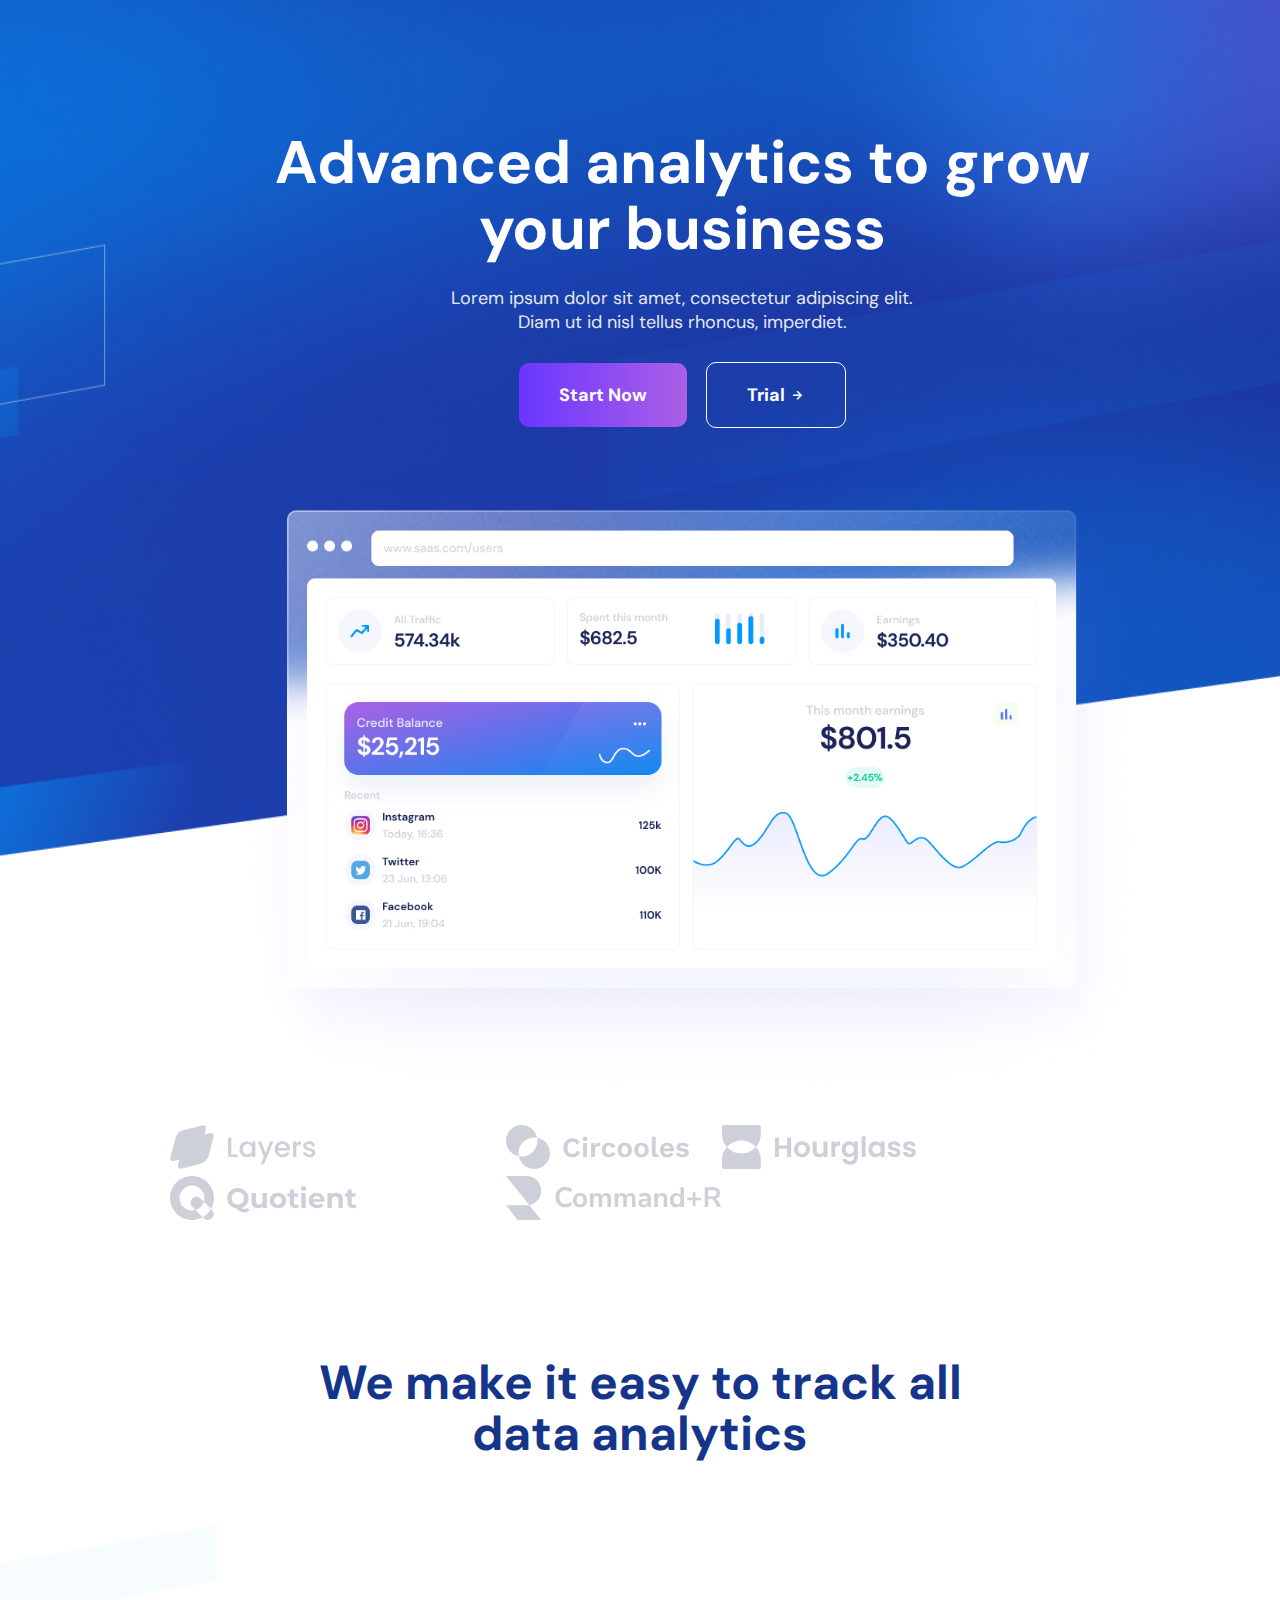
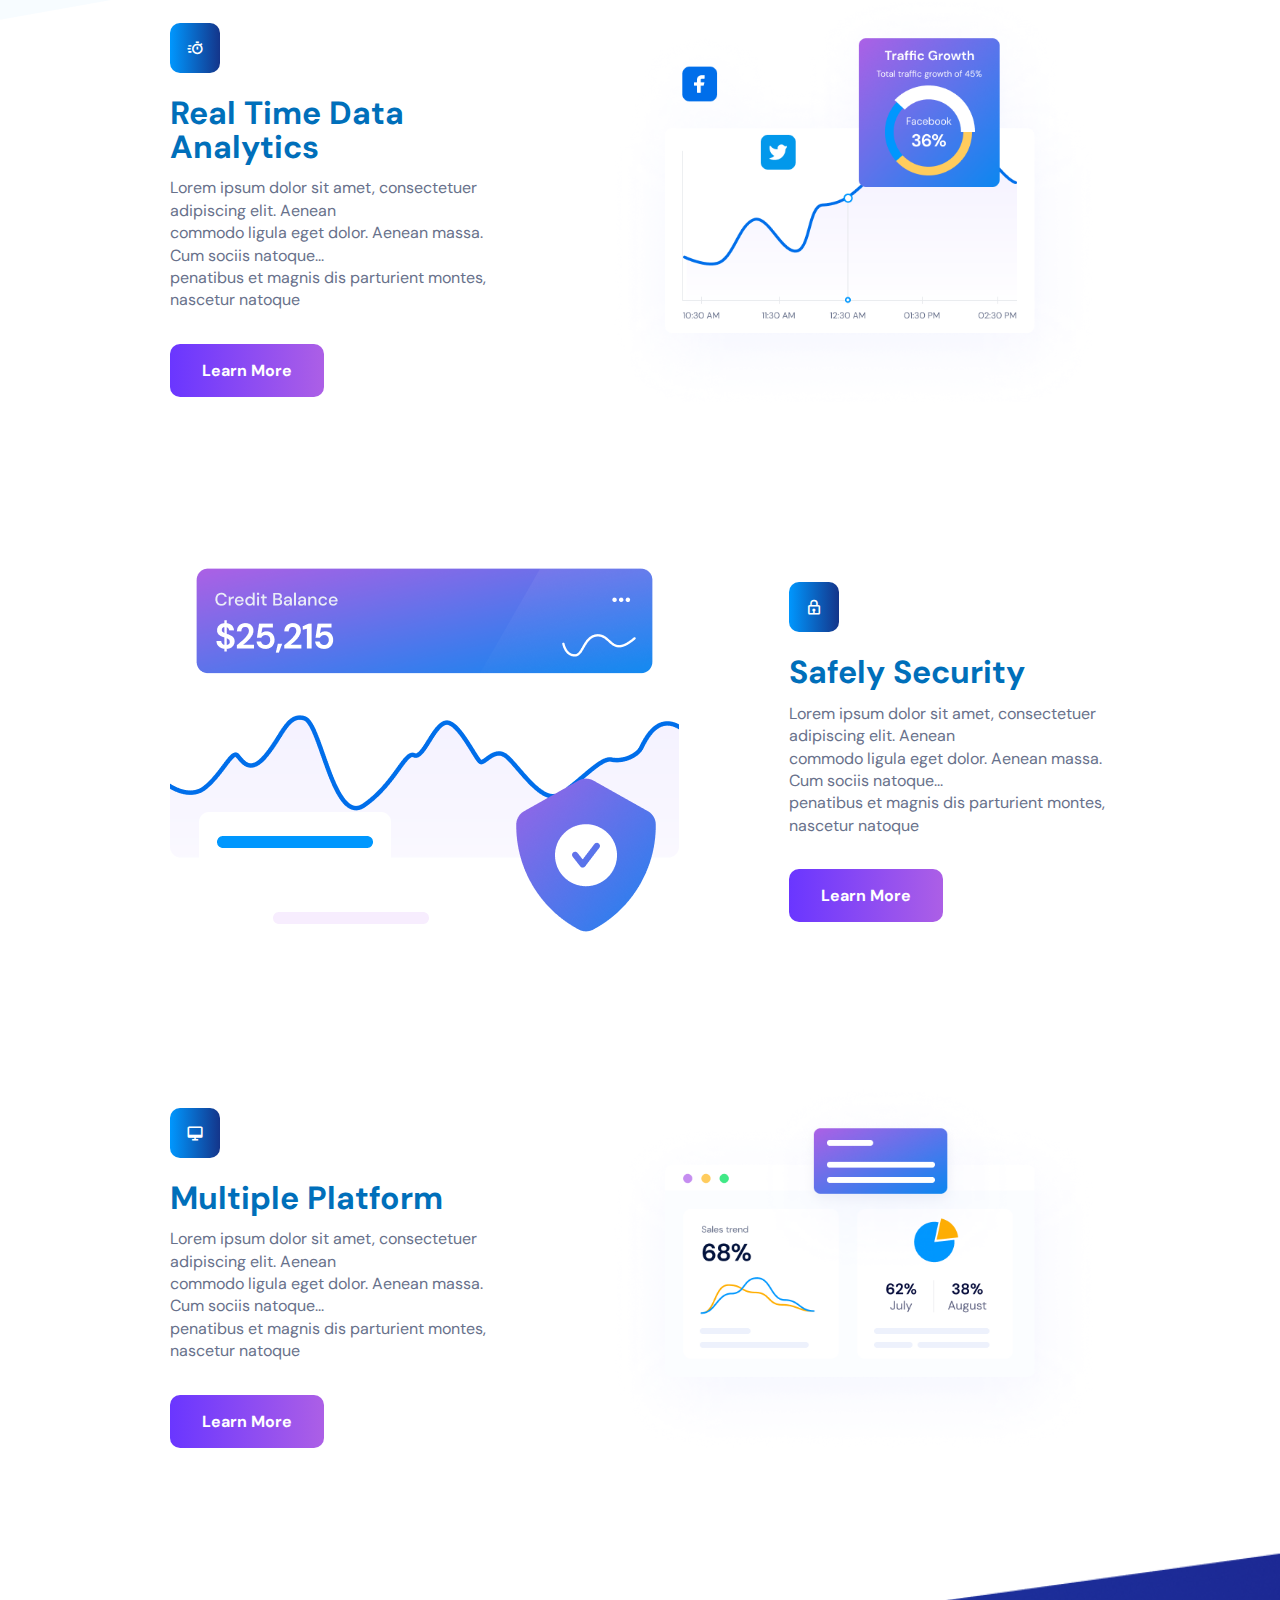
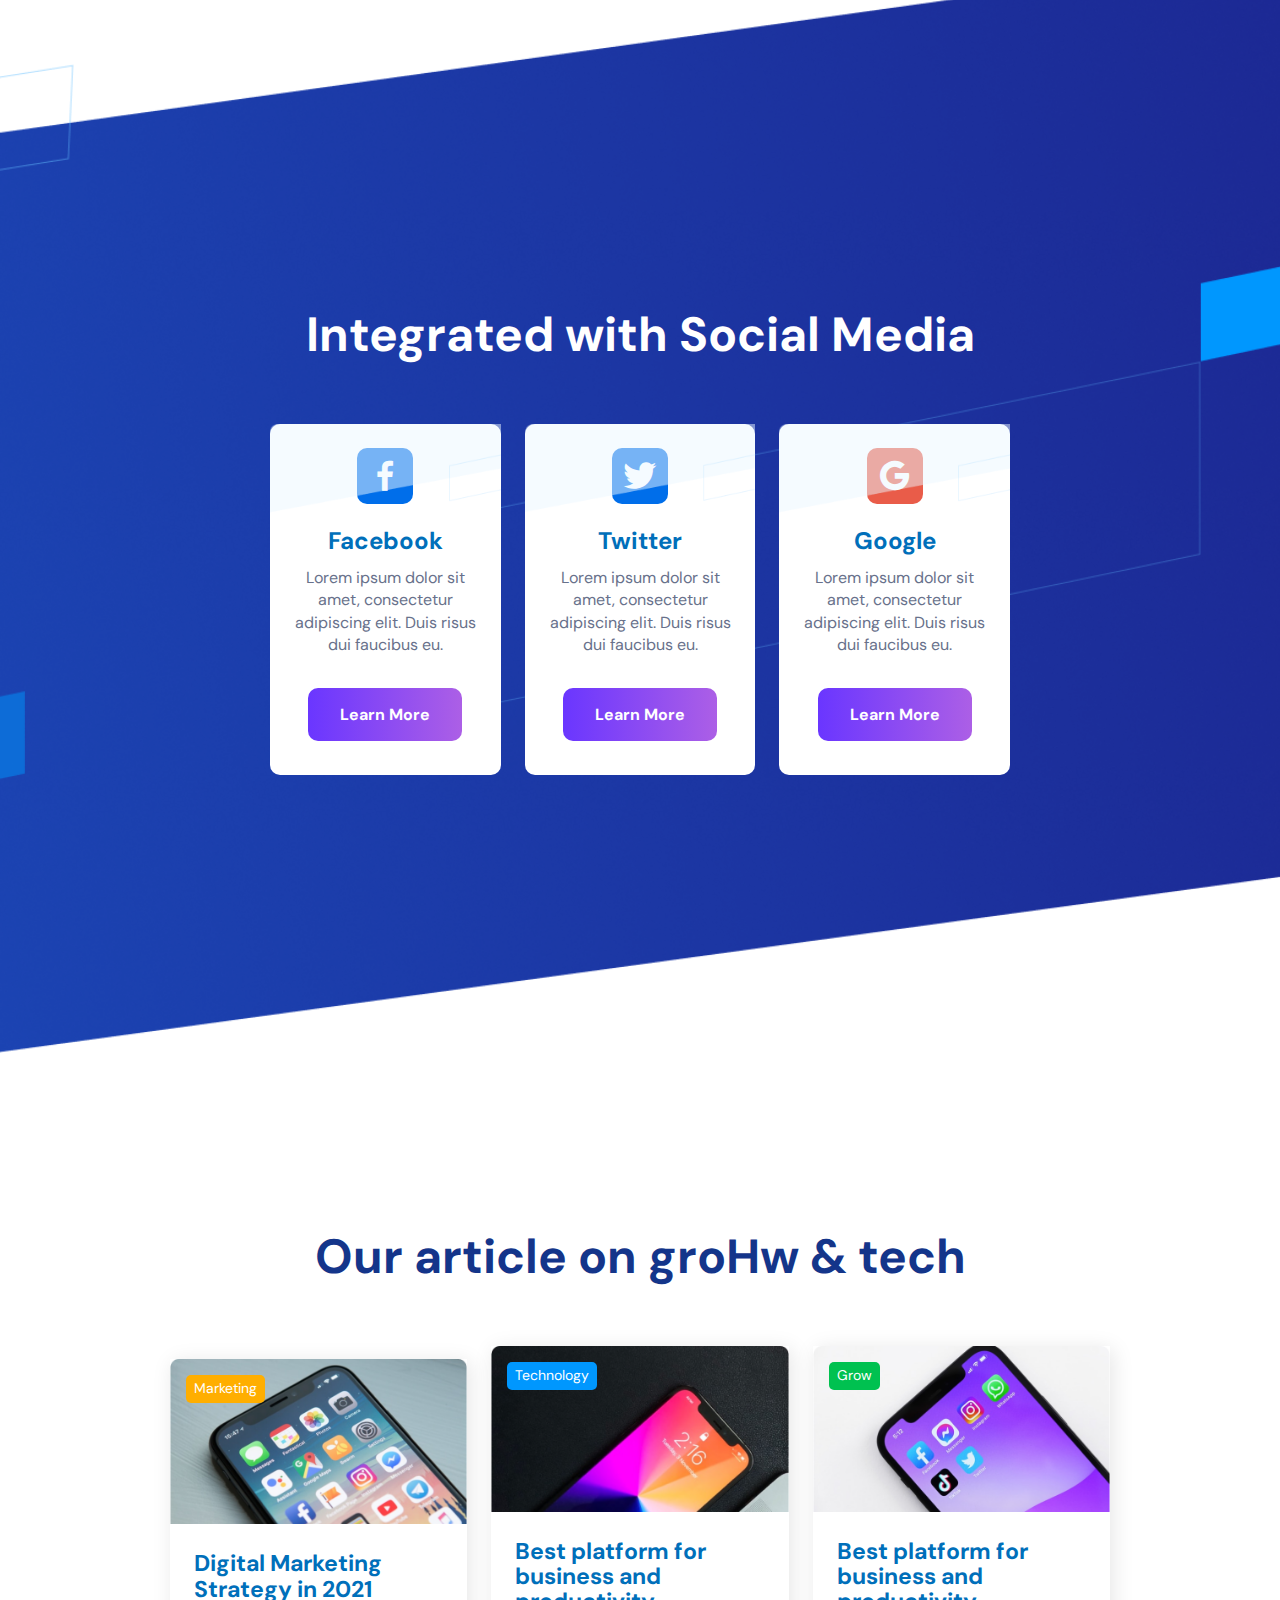
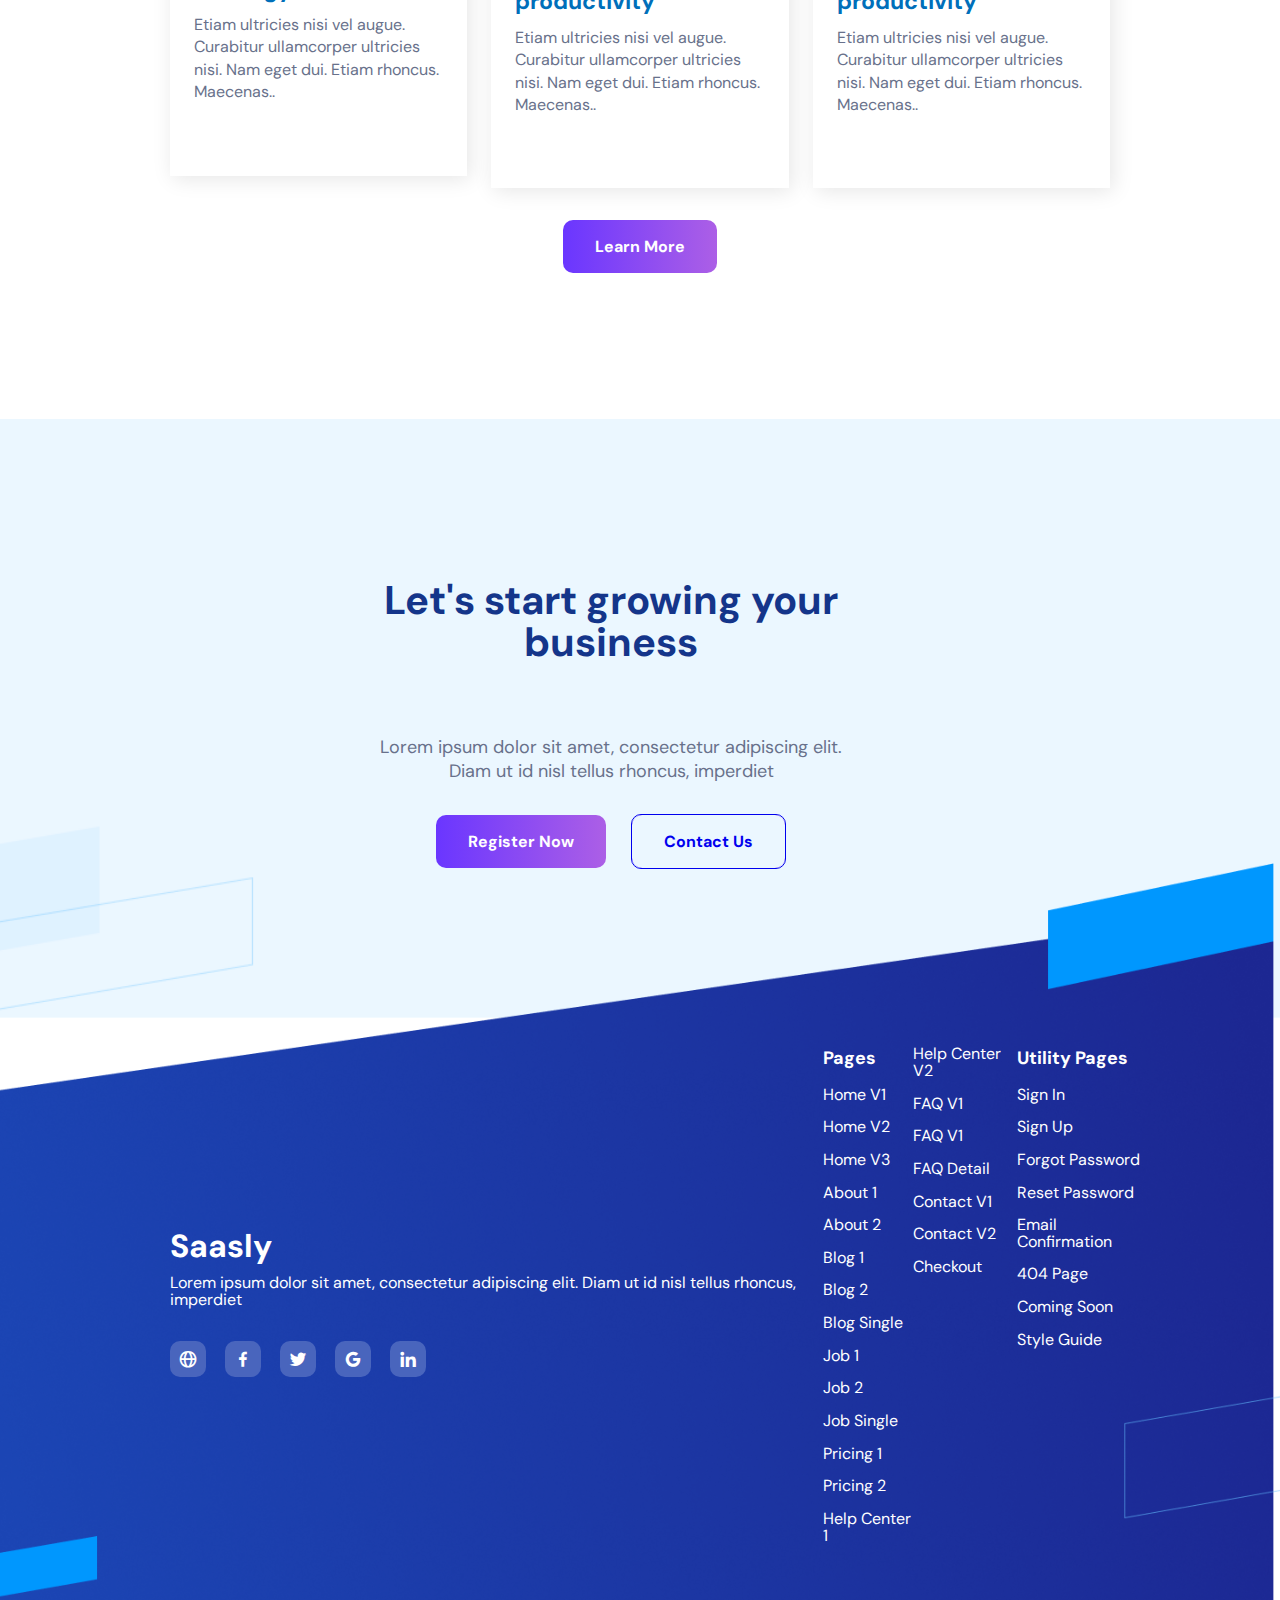
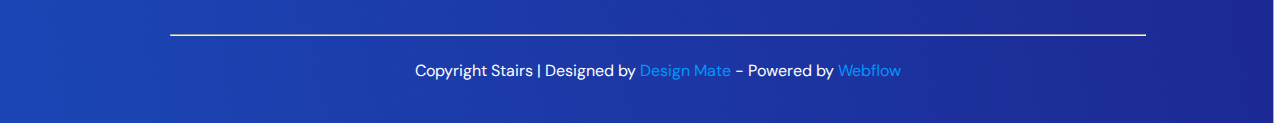
==== index.html @ 858531dc "update mobile features-2 section paragraph" ====
<!DOCTYPE html>
<html lang="en">
<head>
    <meta charset="UTF-8">
    <meta name="viewport" content="width=device-width, initial-scale=1.0">
    <title>Prodigy-Saasly</title>

    <!-- Box Icon -->
    <link href='https://unpkg.com/boxicons@2.1.4/css/boxicons.min.css' rel='stylesheet'>

    <!-- Custom CSS -->
     <link rel="stylesheet" href="./style.css">
</head>
<body>
        
            <!-- Header -->
            <nav class="desktop-nav">
             <div class="wrapper">
               <div class="header-content">
                <div class="logo">
                    <a href="#"><h2>Saasly</h2></a>
                </div>

                <!-- Hamburger Menu -->
                <div class="menu-icon-bar">
                    <i class='bx bx-menu menu-icon'></i>
                </div>

                <ul class="menu-items">
                    <li><a href="#" class="active">Home</a></li>
                    <li><a href="#about">About</a></li>
                    <li><a href="#socials">Socials</a></li>
                    <li><a href="#blog">Blog</a></li>
                    <li><a href="#jobs">Jobs</a></li>
                    <li>
                        <a href="#pages">Pages <i class='bx bx-chevron-down arrow-down'></i></a>   
                    </li>
                </ul>

                <!-- header buttons -->
                 <div class="header-buttons">
                    <a href="#" class="button_sign-in">Sign In</a>
                    <a href="#" class="button_sign-up">Sign Up</a>
                 </div>
                 
                </div> 
               </div>    
            </nav>

        
            <!-- End of Header -->
        
            
            <!-- Hero Section -->
            <section id="home" class="hero-section">
                <div class="page-background"></div>
                <div class="wrapper">
                    <div class="inner-wrapper">
                        <div class="hero-content">
                            <h1>  
                                Advanced <span class="break-mobile"><br></span>analytics to grow <span class="break-mobile"><br></span><span class="break-desktop"><br></span>your business    
                            </h1>
                    
                            <p>
                                Lorem ipsum dolor sit amet, <span class="break-mobile"><br></span>consectetur adipiscing elit.<span class="break-desktop"><br></span>
                                Diam <span class="break-mobile"><br></span>ut id nisl tellus rhoncus, imperdiet.
                            </p>

                            <!-- Buttons -->
                            <div class="hero-buttons">
                                <a href="#" class="start-now">Start Now</a></li>
                                <a href="#" class="trial">Trial <i class='bx bx-right-arrow-alt arrow-right'></i></a>
                            </div>
                            <!-- Hero Image -->
                            <div class="hero-image">
                                <img src="./images/Web Dashboard.png" alt="Web Dashboard">
                            </div>
                        </div>                   
                    </div>
                    
                    <!-- Brands -->
                    <div class="brands">
                        <div class="brands-line-1">
                          <img src="./images/Brands/Layers.svg" alt="Layers">
                          <img src="./images/Brands/Quotient.svg" alt="Quotient">  
                        </div>
                        
                        <div  class="brands-line-2">
                            <img src="./images/Brands/Circooles.svg" alt="Circooles">
                            <img src="./images/Brands/Hourglass.svg" alt="Hourglass">
                            <img src="./images/Brands/Command.svg" alt="Command" class="hide">
                        </div>
                        
                    </div>
                </div>
            </section>

            <!-- End of Hero Section -->

            <!-- Features Section 1-->
             <section id="about" class="features-section-1">
                <div class="wrapper">
                    <h2>We optimize marketing <span class="break-mobile"><br></span>for<span class="break-desktop-f1"><br></span> business continuity</h2>
                        
                    
                    <!-- features 1 -->
                    <div class="features-content">
                        <div class="features-description">
                            <!-- Layer Icon -->
                            <i class='bx bx-layer'></i>
    
                            <h3>Accurate Data Science</h3>
                            <p>
                                Cum sociis natoque penatibus <span class="break-mobile"><br></span>et magnis dis parturient 
                            </p>
    
                            <div class="features-btn">
                                <a href="#" class="btn_Learn-More">Learn More</a>
                            </div>    
                        </div>
                        
                        <img src="./images/features-img1.png" alt="Data Analytics Image">    
                    </div>                
    
                    <!-- features 2 -->
                    <div class="features-content">
                        <img src="./images/features-img2.png" alt="Security Image">    
    
                        <div class="features-description">
                            <!-- Pie-chart Icon -->
                            <i class='bx bx-pie-chart-alt'></i>
    
                            <h3>Report Automation</h3>
                            <p>
                                Montes, nascetur ridiculus mus. <span class="break-mobile"><br></span>Donec quam felis, 
                            </p>
    
                            <div class="features-btn">
                                <a href="#" class="btn_Learn-More">Learn More</a>
                            </div>    
                        </div>
                    </div>
    
                    <!-- features 3 -->
                    <div class="features-content">
                        <div class="features-description">
                            <!-- Keypad Icon -->
                            
                            <i class='bx bx-dialpad' style='color:#ffffff' ></i>
    
                            <h3>Fully Integrations</h3>
                            <p>
                                Cum sociis natoque penatibus <span class="break-mobile"><br></span>et magnis dis parturient 
                            </p>
    
                            <div class="features-btn">
                                <a href="#" class="btn_Learn-More">Learn More</a>
                            </div>    
                        </div>
                        
                        <img src="./images/features-img3.png" alt="Data Analytics Image">    
                    </div>

                    <!-- features 4 -->
                    <div class="features-content">
                        <img src="./images/features-img3.png" alt="Data Analytics Image"> 

                        <div class="features-description">
                            <!-- Trending up Icon -->
                            <i class='bx bx-trending-up' style='color:#ffffff' ></i>
    
                            <h3>Advanced Analytics</h3>
                            <p>
                                Montes, nascetur ridiculus mus. <span class="break-mobile"><br></span>Donec quam felis, 
                            </p>
    
                            <div class="features-btn">
                                <a href="#" class="btn_Learn-More">Learn More</a>
                            </div>    
                        </div>
                        
                   
                    </div>

    
                    <div class="features-shape">
                        <!-- <img src="./images/top-right-shape.png" alt="top-right-shape" class="top-right"> -->
                        <img src="./images/bottom-left-shape.png" alt="bottom-left-shape" class="bottom-left">
                    </div>
                </div>
             </section>
             <!-- End of features 1 section -->    

             <!-- Features Section 2-->
             <section id="about" class="features-section-2">
                <div class="wrapper">
                    <h2>We make it easy to<span class="break-mobile"><br></span> 
                        track all
                        <span class="break-desktop"><br></span>data analytics
                    </h2>
                    <!-- features 1 -->
                    <div class="features-content">
                        <div class="features-description">
                            <!-- Timer Icon -->
                            <i class='bx bx-timer '></i>
    
                            <h3>Real Time Data Analytics</h3>
                            <p class="hide-desktop-p">
                                Lorem ipsum dolor sit amet, consectetuer adipiscing elit. Aenean<span class="break-desktop"><br></span>
                                commodo ligula eget dolor. Aenean massa. Cum sociis natoque...<span class="break-desktop"><br></span>
                                penatibus et magnis dis parturient montes, nascetur
                                natoque<span class="break-desktop"><br></span>    
                            </p>

                            <p class="hide-mobile-p">
                                Lorem ipsum dolor sit amet, consectetuer<span class="break-mobile"><br></span> adipiscing elit. Aenean commodo ligula eget<span class="break-mobile"><br></span> dolor. Aenean massa. Cum sociis natoque...
                            </p>
    
                            <div class="features-btn">
                                <a href="#" class="btn_Learn-More">Learn More</a>
                            </div>    
                        </div>
                        
                        <img src="./images/features-img1.png" alt="Data Analytics Image" class="order-img">    
                    </div>                
    
                    <!-- features 2 -->
                    <div class="features-content">
                        <img src="./images/features-img2.png" alt="Security Image" class="order-img">    
    
                        <div class="features-description">
                            <!-- Timer Icon -->
                            <i class='bx bx-lock'></i>
    
                            <h3>Safely Security</h3>
                            <p class="hide-desktop-p">
                                Lorem ipsum dolor sit amet, consectetuer adipiscing elit. Aenean<span class="break-desktop"><br></span>
                                commodo ligula eget dolor. Aenean massa. Cum sociis natoque...<span class="break-desktop"><br></span>
                                penatibus et magnis dis parturient montes, nascetur
                                natoque<span class="break-desktop"><br></span>    
                            </p>

                            <p class="hide-mobile-p">
                                Lorem ipsum dolor sit amet, consectetuer<span class="break-mobile"><br></span> adipiscing elit. Aenean commodo ligula eget<span class="break-mobile"><br></span> dolor. Aenean massa. Cum sociis natoque...
                            </p>
    
                            <div class="features-btn">
                                <a href="#" class="btn_Learn-More">Learn More</a>
                            </div>    
                        </div>
                    </div>
    
                    <!-- features 3 -->
                    <div class="features-content">
                        <div class="features-description">
                            <!-- Timer Icon -->
                            
                            <i class='bx bx-desktop'></i>
    
                            <h3>Multiple Platform</h3>
                            <p class="hide-desktop-p">
                                Lorem ipsum dolor sit amet, consectetuer adipiscing elit. Aenean<span class="break-desktop"><br></span>
                                commodo ligula eget dolor. Aenean massa. Cum sociis natoque...<span class="break-desktop"><br></span>
                                penatibus et magnis dis parturient montes, nascetur
                                natoque<span class="break-desktop"><br></span>    
                            </p>

                            <p class="hide-mobile-p">
                                Lorem ipsum dolor sit amet, consectetuer<span class="break-mobile"><br></span> adipiscing elit. Aenean commodo ligula eget<span class="break-mobile"><br></span> dolor. Aenean massa. Cum sociis natoque...
                            </p>    
                            <div class="features-btn">
                                <a href="#" class="btn_Learn-More">Learn More</a>
                            </div>    
                        </div>
                        
                        <img src="./images/features-img3.png" alt="Data Analytics Image" class="order-img">    
                    </div>
    
                    <div class="features-shape">
                        <!-- <img src="./images/top-right-shape.png" alt="top-right-shape" class="top-right"> -->
                        <img src="./images/bottom-left-shape.png" alt="bottom-left-shape" class="bottom-left">
                    </div>
                </div>
             </section>
             <!-- End of features 2 section -->
       

        <!-- Social media section -->
        <div id="socials" class="social-media-section-container">
            <section class="social-media-section">
                <h2 style="color: #FFFFFF">Integrated with Social Media</h2>

                <div class="social-medias">
                   <!-- Social media 1 -->
                    <div class="social-media">
                        <i class='bx bxl-facebook facebook'></i>  <!-- Facebook icon -->
                        <h3>Facebook</h3>
                        <p>
                            <span>Lorem ipsum dolor sit amet,</span>
                            <span>consectetur adipiscing elit. Duis</span>
                            <span>risus dui faucibus eu.</span>
                        </p>
                        
                        <div class="social-button">
                            <a href="#" class="btn_Learn-More">Learn More</a>
                        </div>
                    </div>

                    <!-- Social media 2 -->
                    <div class="social-media">
                        <i class='bx bxl-twitter twitter'></i>  <!-- Twitter icon -->
                        <h3>Twitter</h3>
                        <p>
                            <span>Lorem ipsum dolor sit amet,</span>
                            <span>consectetur adipiscing elit. Duis</span>
                            <span>risus dui faucibus eu.</span>
                        </p>
                        
                        <div class="social-button">
                            <a href="#" class="btn_Learn-More">Learn More</a>
                        </div>
                    </div>

                    <!-- Social media 3 -->
                    <div class="social-media">
                        <i class='bx bxl-google google' style="background: #E95C49;"></i>  <!-- Google icon -->
                        <h3>Google</h3>
                        <p>
                            <span>Lorem ipsum dolor sit amet,</span>
                            <span>consectetur adipiscing elit. Duis</span>
                            <span>risus dui faucibus eu.</span>
                        </p>
                        
                        <div class="social-button">
                            <a href="#" class="btn_Learn-More">Learn More</a>
                        </div>
                    </div>
                </div>
              </section>
          </div>
          <!-- End of featurs section -->

          <!-- Articles Section -->
           <section id="blog" class="articles-section">
            <h2>Our article on groHw & tech</h2>

                <div class="articles-content">
                    <div class="articles">
                        <!-- Article-1 -->
                        <div class="article">
                            <div class="article-img">
                                <img src="./images/article-img1.png" alt="article image 1">
                            </div>
                            <div class="article-description">
                                <h3>
                                    <span> Digital Marketing Strategy</span>
                                    <span>in 2021</span>
                                </h3>
                                <p>
                                    <span>Etiam ultricies nisi vel augue. Curabitur</span>
                                    <span>ullamcorper ultricies nisi. Nam eget dui.</span>
                                    <span>Etiam rhoncus. Maecenas..</span>
                                </p>
                            </div>

                            <div class="article-label">
                                <p style="background: #FFAE00;">Marketing</p>
                            </div>
                        </div>
                                               
                        <!-- Article-2 -->
                        <div class="article">
                            <div class="article-img">
                                <img src="./images/article-img2.png" alt="article image 2">
                            </div>
                            <div class="article-description">
                                <h3>
                                    <span>Best platform for business</span>
                                    <span>and productivity</span>
                                </h3>
                                <p>
                                    <span>Etiam ultricies nisi vel augue. Curabitur</span>
                                    <span>ullamcorper ultricies nisi. Nam eget dui.</span>
                                    <span>Etiam rhoncus. Maecenas..</span>
                                </p>
                            </div>

                            <div class="article-label">
                                <p style="background: #0097FE;">Technology</p>
                            </div>
                        </div>

                        <!-- Article-3 -->
                        <div class="article">
                            <div class="article-img">
                                <img src="./images/article-img3.png" alt="article image 2">
                            </div>
                            <div class="article-description">
                                <h3>
                                    <span>Best platform for business</span>
                                    <span>and productivity</span>
                                </h3>
                                <p>
                                    <span>Etiam ultricies nisi vel augue. Curabitur</span>
                                    <span>ullamcorper ultricies nisi. Nam eget dui.</span>
                                    <span>Etiam rhoncus. Maecenas..</span>
                                </p>
                            </div>

                            <div class="article-label">
                                <p style="background: #00C150;">Grow</p>
                            </div>
                        </div>
                    </div>
                    <div class="articles_learn-more">
                        <a href="#" class="btn_Learn-More">Learn More</a>
                    </div>
                    
                </div>
           </section>
           <!-- End of Articles Section -->

           <!-- CTA Section -->
            <section id="jobs" class="cta-section">
                <div class="cta-section-content">
                    <h2 style="padding: 80px 0 24px 0; font-size: 40px;">Let's start growing your business</h2>
                    <p><span>Lorem ipsum dolor sit amet, consectetur adipiscing elit.</span>
                    <span>Diam ut id nisl tellus rhoncus, imperdiet</span>
                </p>
             

                <!-- buttons -->
                 <div class="cta-buttons">
                    <a href="#" class="register-now">Register Now</a> 
                    <a href="#" class="contact-us">Contact Us</a>
                 </div>
                </div>                             
            </section>
            <!-- End of CTA Section -->

            <!-- Footer Section -->
             <div class="footer-section-wrapper">
             <footer id="pages">
                <div class="footer-background"></div>
                    <div class="footer-wrapper">
                        <div class="footer-container">
                            <div class="logo">
                                <h2>Saasly</h2>
                                <p>
                                    <span>Lorem ipsum dolor sit amet, consectetur</span>
                                    <span>adipiscing elit. Diam ut id nisl tellus</span>
                                    <span>rhoncus, imperdiet</span>                           
                                </p>
        
                                <div class="footer-socials">
                                    <i class='bx bx-globe' style='color:#ffffff' ></i>
                                    <i class='bx bxl-facebook' style='color:#ffffff' ></i>
                                    <i class='bx bxl-twitter' style='color:#ffffff' ></i>
                                    <i class='bx bxl-google' style='color:#ffffff' ></i>
                                    <i class='bx bxl-linkedin' style='color:#ffffff' ></i>
                                </div>
                            </div>
                            
                            <!-- Footer nav 1 -->
                            <div class="footer-nav">
                                <h3>Pages</h3>
                                <ul>
                                    <li><a href="#">Home V1</a></li>
                                    <li><a href="#">Home V2</a></li>
                                    <li><a href="#">Home V3</a></li>
                                    <li><a href="#">About 1</a></li>
                                    <li><a href="#">About 2</a></li>
                                    <li><a href="#">Blog 1</a></li>
                                    <li><a href="#">Blog 2</a></li>
                                    <li><a href="#">Blog Single</a></li>
                                    <li><a href="#">Job 1</a></li>
                                    <li><a href="#">Job 2</a></li>
                                    <li><a href="#">Job Single</a></li>
                                    <li><a href="#">Pricing 1</a></li>
                                    <li><a href="#">Pricing 2</a></li>
                                    <li><a href="#">Help Center 1</a></li>
                                </ul>
                            </div>
                            
                             <!-- Footer nav 2 -->
                            <div class="footer-nav">
                                <ul>
                                    <li><a href="#">Help Center V2</a></li>
                                    <li><a href="#">FAQ V1</a></li>
                                    <li><a href="#">FAQ V1</a></li>
                                    <li><a href="#">FAQ Detail</a></li>
                                    <li><a href="#">Contact V1</a></li>
                                    <li><a href="#">Contact V2</a></li>
                                    <li><a href="#">Checkout</a></li>
                                </ul>
                            </div>
                            
                             <!-- Footer nav 3 -->
                            <div class="footer-nav">
                                <h3>Utility Pages</h3>
                                <ul>
                                    <li><a href="#">Sign In</a></li>
                                    <li><a href="#">Sign Up</a></li>
                                    <li><a href="#">Forgot Password</a></li>
                                    <li><a href="#">Reset Password</a></li>
                                    <li><a href="#">Email Confirmation</a></li>
                                    <li><a href="#">404 Page</a></li>
                                    <li><a href="#">Coming Soon</a></li>
                                    <li><a href="#">Style Guide</a></li>
                                </ul>
                            </div>
        
                        </div>

                        <div class="ruler">
                            <hr>
                        </div>
                        
                        <div class="copyright">
                            <p>Copyright Stairs | Designed by <span>Design Mate</span>  - Powered by <span>Webflow</span></p>
                        </div>
                    </div>
                
             </footer>
            </div>

    <script src="./main.js" ></script>
</body>
</html>
---- style.css ----
/* Colors */

:root {
    --text-white: #fff;
    --text-blue: #14358A;
    --text-light-blue: #006FBA;
    --text-light-gray: #E6E8EC;
    --text-dark-gray: #68718B;
    --background-color: #fff;
}

@font-face {
    font-family: 'DM Sans';
    src: url(./Fonts/DM_Sans/static/DMSans-Bold.ttf);
    font-weight: 700;
}

@font-face {
    font-family: 'DM Sans';
    src: url(./Fonts/DM_Sans/static/DMSans-Regular.ttf);
    font-weight: 400;
}

* {
    margin: 0;
    padding: 0;
    box-sizing: border-box;
    /* border: solid; */
}

html {
    font-size: 62.5%; /* Makes 1rem = 10px */ 
    scroll-behavior: smooth;
}

body {
    font-family: 'DM Sans', sans-serif;
    background: var(--background-color);
    overflow-x: hidden;
}

/* Container */
.page-background {
    width: 100%;
    background-image: url('./images/BG-2.png');
    background-repeat: no-repeat;
    background-position: top;
    background-size: cover;


    min-height: 100vh;
    min-width: 100vh;
    position: absolute;
    top: 0;
    left: 0;
    z-index: -10;
    /* display: flex;
    flex-direction: column; */
}

.wrapper {
    width: 100%;
    max-width: 1440px;
    margin: 0 auto;
    padding: 0 170px;
    flex: 1;  /* Takes remaining space */
}

/* Header style */
.desktop-nav {
    position: fixed;
    top: 0;
    left: 0;
    z-index: 20;

    width: 100%;
    background: var(--text-blue);
    background-color: rgba(0, 0, 0, 0.6);
    box-shadow: 3px 0 11px rgba(0, 0, 0, 0.1);
    padding: 10px 0;
    /* width: calc(1440px - 340px); */

    /* border-radius: 24px; */
}    

.wrapper .header-content {
    display: flex;
    justify-content: space-between;
    align-items: center;    
}

.wrapper .header-content .logo a {
    text-decoration: none;
}

.wrapper .header-content .logo h2 {
    font-size: 3.2rem;
    color: var(--text-white);
    font-weight: 700;
}

.wrapper .header-content .menu-items {
    display: flex;
    justify-content: center;
    align-items: center;
}

.wrapper .header-content .menu-items li {
    list-style-type: none;
    padding: 0 20px;
}

.wrapper .header-content .menu-items a {
    font-size: 1.6rem;
    font-weight: 400;
    color: var(--text-white);
    text-decoration: none;
}

.arrow-down {
    font-size: 1.6rem;
    font-weight: 400;
    color: var(--text-white);
}


.wrapper .header-content .menu-items a.active {
    font-size: 2rem;
    font-weight: 700;
}

/* header buttons */
.header-buttons a {
    text-decoration: none;

}

.header-buttons .button_sign-in {
    font-size: 1.6rem;
    font-weight: 400;
    color: var(--text-white);

}

.header-buttons .button_sign-up {
    font-size: 1.4rem;
    font-weight: 400;
    color: var(--text-white);
    margin-left: 16px;

    padding: 12px 24px;
    border: 1px solid var(--text-white);
    border-radius: 10px;
    background: transparent;
}

/* Hero Section */
/* section {
    height: 100vh;
}

section .features-section {
    height: 100%;
} */

.hero-section .wrapper .inner-wrapper {
    margin: 130px 42px 0;
    width: 100%;
    max-width: 1016px; 
}

.hero-section .inner-wrapper .hero-content {
    display: flex;
    flex-direction: column;
    justify-content: center;
    align-items: center;   
}

.inner-wrapper .hero-content h1 {
    color: var(--text-white);
    font-size: 6rem;
    font-weight: 700;
    text-align: center;
    line-height: 110%;
    padding-bottom: 24px;
}

/* span {
    display: block;
} */

.hero-content br {
    display: none;
}

.hero-content .break-desktop {
    display: block;
}

.inner-wrapper .hero-content p {
    display: block;
    font-size: 1.8rem;
    font-weight: 400;
    color: var(--text-light-gray);
    line-height: 135%;
    text-align: center;
}


.inner-wrapper .hero-content .hero-buttons {
    padding: 48px 0;
}

.inner-wrapper .hero-content a {
    text-decoration: none;
}

.inner-wrapper .hero-content .hero-buttons a.start-now {
    font-size: 1.8rem;
    font-weight: 700;
    line-height: 135%;
    color: var(--text-white);
    cursor: pointer;

    padding: 20px 40px;
    border-radius: 10px;
    background: linear-gradient(to right, #6A36FF, #AC5FE6);
}

.inner-wrapper .hero-content .hero-buttons a.trial {
    font-size: 1.8rem;
    font-weight: 700;
    line-height: 135%;
    color: var(--text-white);
    cursor: pointer;

    padding: 20px 40px;
    border: 1px solid #fff;
    border-radius: 10px;
    margin-left: 16px;
}

.arrow-right {
    font-size: 1.6rem;
    font-weight: 400;
    color: var(--text-white);

    transform: translateY(1px);
}

.hero-content .hero-image img {
    width: 100%;
    max-width: 1016px;
    transform: translateY(-25px);
}

.hero-section .brands {
    width: 100%;
    height: 48px;
    margin-bottom: 80px;

    display: flex;
    flex: 1;
    justify-content: space-between;
    align-items: center;
}

.hero-section .brands img {
    margin-right: 30px;
}

.hero-section .brands img:nth-last-child(1) {
    margin-right: 0;
}

/* Animation */
/* Desktop Nav Animation */
.desktop-nav {
    animation: fadeDown 2000ms forwards;
    opacity: 0;
}

@keyframes fadeDown {
    from {
        opacity: 0;
        transform: translateY(-20px);
    }

    to {
        opacity: 1;
        transform: translateY(0);
    }
}

/* Features Section */
.features-section {
    width: 100%;
    position: relative;
}

section h2  {
    font-size: 4.8rem;
    font-weight: 700;
    line-height: 105%;
    color: var(--text-blue);
    text-align: center;
    padding: 80px 0 64px 0;
}


.features-content {
    display: flex;
    justify-content: space-between;
    align-items: center;
    gap: 110px;
    flex: 1;
}

.features-section-2 .features-description {
    padding: 50px 0;
}

.features-description i {
    color: var(--text-white);
    padding: 16px;
    background: linear-gradient(to right, #0097FE, #14358A);
    border-radius: 10px;
    font-size: 1.8rem;
    margin: 50px 0 24px 0;
}

.features-description h3 {
    font-size: 3.2rem;
    font-weight: 700;
    color: var(--text-light-blue);
    line-height: 105%;
    margin-bottom: 13px;
}
    
.features-description p {
    font-size: 1.6rem;
    font-weight: 400;
    line-height: 140%;
    color: var(--text-dark-gray);   
}

.features-content img {
    width: 100%;
    max-width: 509px;
    height: auto;
    object-fit: cover;
    object-position: center;
}

.features-description .features-btn {
    margin: 48px 0 50px 0;
}

a.btn_Learn-More {
    font-size: 1.6rem;
    font-weight: 700;
    line-height: 140%;
    color: var(--text-white);
    text-decoration: none;
    padding: 16px 32px;
    background: linear-gradient(to right, #6A36FF, #AC5FE6 );
    border-radius: 10px;
}

/* shapes */
.features-shape img.top-right {
    width: 425px;
    position: absolute;
    top: 14px;
    left: 957px;
    z-index: -10;

    transform: translateX(-138px);
}

.features-shape img.bottom-left {
    width: 280px;
    position: absolute;
    top: 1575px;
    left: 57px;
    z-index: -10;

    transform: translate(-120px, -50px);
}

/* Social Media Section */
.social-media-section-container {
    width: 100%;
    background: url('./images/social-media-background.png');
    background-size: cover;
    background-position: top;
    background-repeat: no-repeat;

    padding: 297px 270px;
}



.social-medias {
    display: flex;
    justify-content: center;
    align-items: center;
    column-gap: 24px;
    text-align: center;
}

.social-media {
    background-color: rgba(255, 255, 255, 1);
    /* background: url('./images/social-pattern.png'); */
    padding: 24px;
    border-radius: 10px;

    position: relative;
}

.social-media::before {
    content: " ";
    position: absolute;
    top: 0;
    left: 0;
    width: 100%;
    height: 100%;
    background-image: url('./images/social-pattern.png');
    opacity: 0.5;
    z-index: 10;
    
    background-repeat: no-repeat;
    background-position: top;
    background-size: contain;
}

.social-media i.facebook,
.social-media i.twitter,
.social-media i.google {
    color: var(--text-white);
    font-size: 4rem;
    padding: 8px;
    border-radius: 10px;
    text-align: center;
    background: #006EEA;
    margin-bottom: 24px;
}

.social-media h3
 {
    font-size: 2.4rem;
    font-weight: 700;
    color: var(--text-light-blue);
    line-height: 110%;
    margin-bottom: 12px;
}

.social-media p,
.article p {
    font-size: 1.6rem;
    font-weight: 400;
    line-height: 140%;
    color: var(--text-dark-gray);
    margin-bottom: 48px;
}

.social-media .social-button {
    margin-bottom: 24px;
}

/* Articles Section */
section.articles-section {
    padding: 80px 170px;
}

.articles {
    display: flex;
    justify-content: center;
    align-items: center;
    /* flex: 1; */
    column-gap: 24px;
}

.article {
    box-shadow: 3px 3px 20px rgba(0, 0, 0, 0.1);
    position: relative;
}

.article .article-img {
    width: 100%;
    max-width: 351px;
}

.article .article-img img {
    width: 100%;
}

.article-description {
    padding: 24px;
}

/* .articles-section {
    display: flex;
    flex-direction: column;
    justify-content: center;
    align-items: center;
} */

.articles_learn-more {
    text-align: center;
    padding-top: 48px;
    padding-bottom: 80px;
}

.article-label p {
    padding: 4px 8px;
    font-weight: 400;
    font-size: 1.4rem;
    display: inline-block;
    color: var(--text-white);
    border-radius: 5px;
}

.article-label {
    position: absolute;
    top: 16px;
    left: 16px;
    z-index: 10;
}

.article h3 {
    font-size: 2.3rem;
    font-weight: 700;
    color: var(--text-light-blue);
    padding-bottom: 12px;
    line-height: 110%;
}

/* CTA Section */
.cta-section {
    width: 100%;
    background: url('./images/BackgroundCTA.png');
    background-position: top;
    background-repeat: no-repeat;
    background-size: cover;

    padding: 80px 422px 191px 364px;
}
.cta-section p {
    color: #68718B;
    font-size: 1.8rem;
    font-weight: 400;
    line-height: 135%;
    text-align: center;
    padding-top: 48px;
}

.cta-buttons {
    text-align: center;
    margin-top: 48px;
}

.cta-buttons a.register-now {
    color: var(--text-white);
    font-size: 1.6rem;
    font-weight: 700;
    padding: 16px 32px;
    background: linear-gradient(to right, #6A36FF, #AC5FE6);
    text-decoration: none;
    border-radius: 10px;
    margin-right: 22px;
}

.cta-buttons a.contact-us {
    font-size: 1.6rem;
    font-weight: 700;
    padding: 16px 32px;
    border: 1px solid;
    border-radius: 10px;
    text-decoration: none;

    position: relative;
    background: transparent;
}

.cta-buttons a.contact-us::before {
    content: '';
    position: absolute;
    top: 0;
    left: 0;
    right: 0;
    bottom: 0;
    border-radius: inherit; /* If you want rounded corners */
    /* padding: 2px; Border width */
    background: linear-gradient(45deg, #6A36FF, #AC5FE6);
    -webkit-mask: 
        linear-gradient(#fff 0 0) content-box, 
        linear-gradient(#fff 0 0);
    mask: 
        linear-gradient(#fff 0 0) content-box, 
        linear-gradient(#fff 0 0);
    -webkit-mask-composite: xor;
    mask-composite: exclude;
}

/* Footer Section */
.footer-section-wrapper {
    position: relative;
    width: 100%;
}

footer {
    position: absolute;
    top: -200px;
    left: 0;
    right: 0;
    z-index: 10;
    margin-bottom: 0;
}

.footer-background {
    width: 100%;
    background-image: url('./images/Background-Footer.png');
    background-size: cover;
    background-position: center;  /* Negative value moves image up */
    background-repeat: no-repeat;
    height: 100%;

    position: absolute;
    top: 0;
    left: 0;
    z-index: -20;
}


.footer-wrapper {
    width: 100%;
    max-width: 1440px;
    margin: 0 auto;
    padding: 203px 134px 40px 170px;
}

.footer-container {
    display: flex;
    justify-content: space-between;
}

.footer-container .logo {
    align-self: center;
}

.footer-container .logo h2 {
    font-size: 3.2rem;
    font-weight: 700;
    line-height: 105%;
    color: var(--text-white);
    margin-bottom: 12px;
}

.footer-nav h3 {
    font-size: 1.8rem;
    font-weight: 700;
    line-height: 135%;
    color: var(--text-white);
    margin-bottom: 16px;
}

.footer-wrapper .logo p {
    font-size: 1.6rem;
    font-weight: 400;
    line-height: 104%;
    color: var(--text-white); 
    margin-bottom: 32px;  
}

.footer-socials i {
    font-size: 2rem;
    padding: 8px;
    background: #4965BD; 
    border-radius: 10px;
    margin: 0 8px;
}

.footer-socials i:first-child {
    margin-left: 0;
}

.footer-nav ul li {
    margin-bottom: 16px;
    list-style: none;
}

.footer-nav ul li a {
    font-size: 1.6rem;
    font-weight: 400;
    line-height: 104%;
    color: var(--text-white);
    text-decoration: none;
}

.copyright {
    margin-top: 24px;
}

.copyright p {
    font-size: 1.6rem;
    font-weight: 400;
    line-height: 140%;
    color: var(--text-white);
    text-align: center;
}

.copyright span {
    display: inline;
    color: #0097FE;
}

.ruler {
    margin-top: 74px;
}

.ruler hr {
    width: 100%;
    max-width: 1104px;
}

.menu-icon {
    display: none;
}

.mobile-h1 {
    display: none;
}

.mobile-hero-p {
    display: none;
}

.features-section-1 .wrapper h2 br {
    display: none;
}

.features-section-1 .wrapper .break-desktop-f1 {
    display: block;
}

.features-section-1 .features-description br {
    display: none;
}    

.features-section-1 {
    display: none;
}

.features-section-2 .wrapper br {
    display: none;
}

.features-section-2 .wrapper h2 .break-desktop {
    display: block;
}

.features-section-2 .wrapper .features-content .features-description p br {
    display: none;
}


.features-section-2 .wrapper .features-content .features-description p .break-desktop {
    display: block;
}

.hide-mobile-p {
    display: none;
}


    /* Media Query */
@media (max-width: 767px) {
    
    
    /* * {
        border: solid;
    } */
    
    .wrapper,
    .hero-section .wrapper,
    .hero-section .wrapper .inner-wrapper {
        padding: 0;
        width: auto;
    }

    .hero-section .wrapper .inner-wrapper {
        margin: 110px 0 0 0;
    }

    .desktop-nav .wrapper .header-content .menu-items {
        display: none;
    }

    .desktop-nav .wrapper .header-content .header-buttons {
        display: none;
    }

    .desktop-nav {
        width: calc(100% - 40px);
        max-width: 375px;
        padding-left: 20px;
    }

    .desktop-nav .wrapper .header-content .menu-icon {
        display: block;
        font-size: 3.2rem;
        color: var(--text-white);
        font-weight: 400;
        cursor: pointer;
    }

    .desktop-nav .wrapper .header-content .menu-icon-bar {
        margin-right: 20px;
    }
         
    section {
        width: 100%;
        /* max-width: 375px; */
        padding: 0 20px;
    }

    .inner-wrapper .hero-content h1 {
        font-size: 4rem;
        font-weight: 700;
        line-height: 105%;
        color: var(--text-white);
    }

    .hero-content .break-mobile {
        display: block;
    }

     .hero-content .break-desktop {
        display: none;
    }

    .hero-content .hero-buttons {
        display: flex;
        flex-direction: column;
        justify-content: center;
        align-items: center;
        width: 100%;
        text-align: center;
        gap: 12px;
    }
    
    .hero-buttons a {
        /* display: block; */
        width: 100%;
    }

    .inner-wrapper .hero-content .hero-buttons a.trial {
        margin-left: 0;
    }

    .brands {
        margin-top: 56px;
    }

    .brands img.hide {
        display: none;
    }
    
    .brands .brands-line-1 {
        margin-right: 11px;
    }

    .brands .brands-line-1 img {
        margin-bottom: 44px;
    }

    .brands .brands-line-2 img {
        margin-bottom: 44px;
    }

    /* features section-1 */
    .features-section-1{
        text-align: center;
    }

    .features-section-1 .wrapper .break-mobile {
        display: block;
    }

    .features-section-1 .wrapper .break-desktop-f1 {
        display: none;
    }

    .features-section-1 .wrapper h2,
    .features-section-2 .wrapper h2 {
        font-size: 3.2rem;
        font-weight: 700;
        line-height: 100%;
    }

    .features-section-1 .features-description .break-mobile {
        display: block;
    }

    .features-section-1 .features-content {
        justify-content: center;
    }

    .features-section-1 .features-content img,
    .features-section-1 .features-content .features-description .features-btn {
        display: none;
    }

    .features-section-1 .features-content .features-description {
        margin-bottom: 32px;
    }

    .features-section-1 .features-content .features-description:nth-last-child(1) {
        margin-bottom: 0;
    }

    .features-section-1 .features-content .features-description h3 {
        font-size: 2rem;
        font-weight: 700;
        line-height: 110%;
    }

    .features-section-1 {
        display: block;
    }

    /* Features Section 2 */
    .features-section-2 .wrapper h2 .break-mobile {
        display: block;
    }

    .features-section-2 .wrapper h2 .break-desktop {
        display: none;
    }

    .features-section-2 .wrapper .features-content {
        flex-direction: column;
        text-align: center;
        gap: 0;
    }

    .order-img {
        order: -1;
    }

    .features-section-2 .features-content .features-description h3 {
        font-size: 2.4rem;
        font-weight: 700;
        line-height: 110%;
    }

    .features-section-2 .wrapper .features-content .features-description p .break-desktop {
        display: none;
    }
    
    .features-section-2 .wrapper .features-content .features-description p .break-mobile {
        display: block;
    }


    .hide-desktop-p {
        display: none;
    }

    .hide-mobile-p {
        display: block;
    }

}
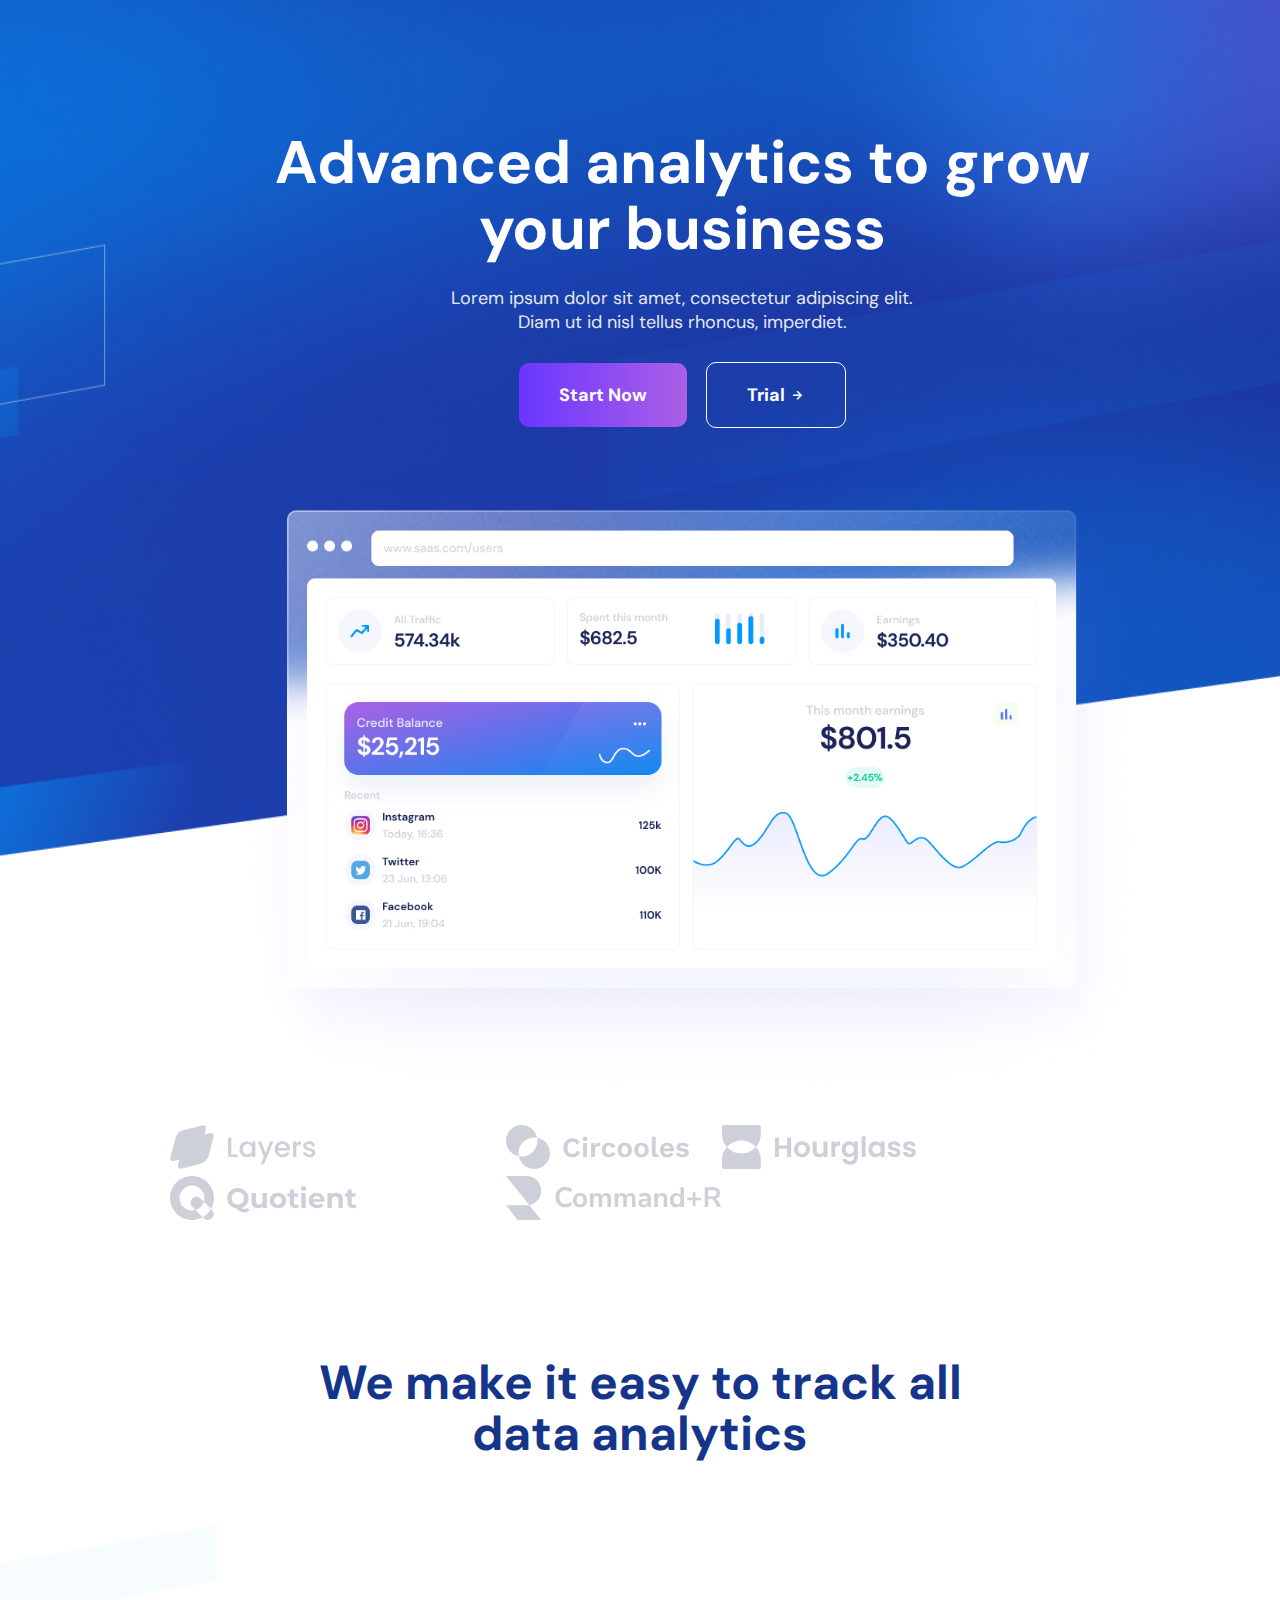
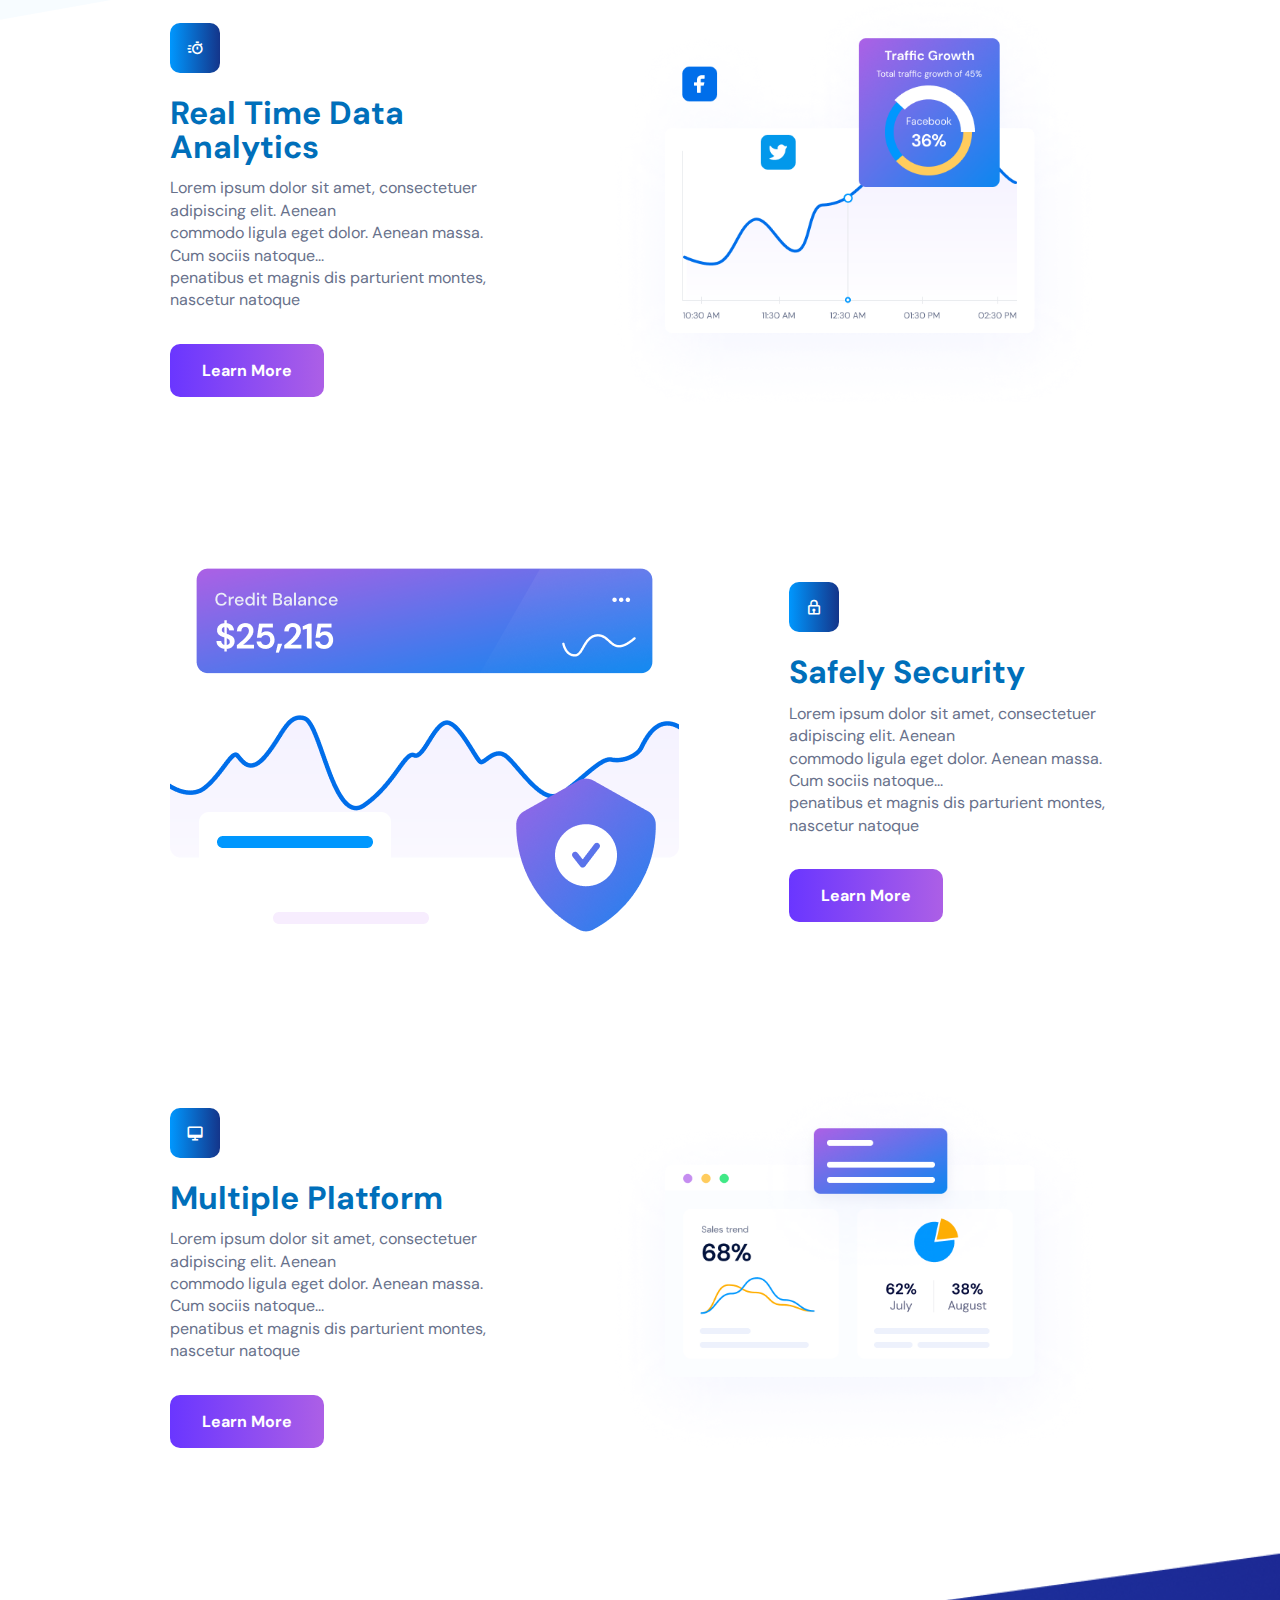
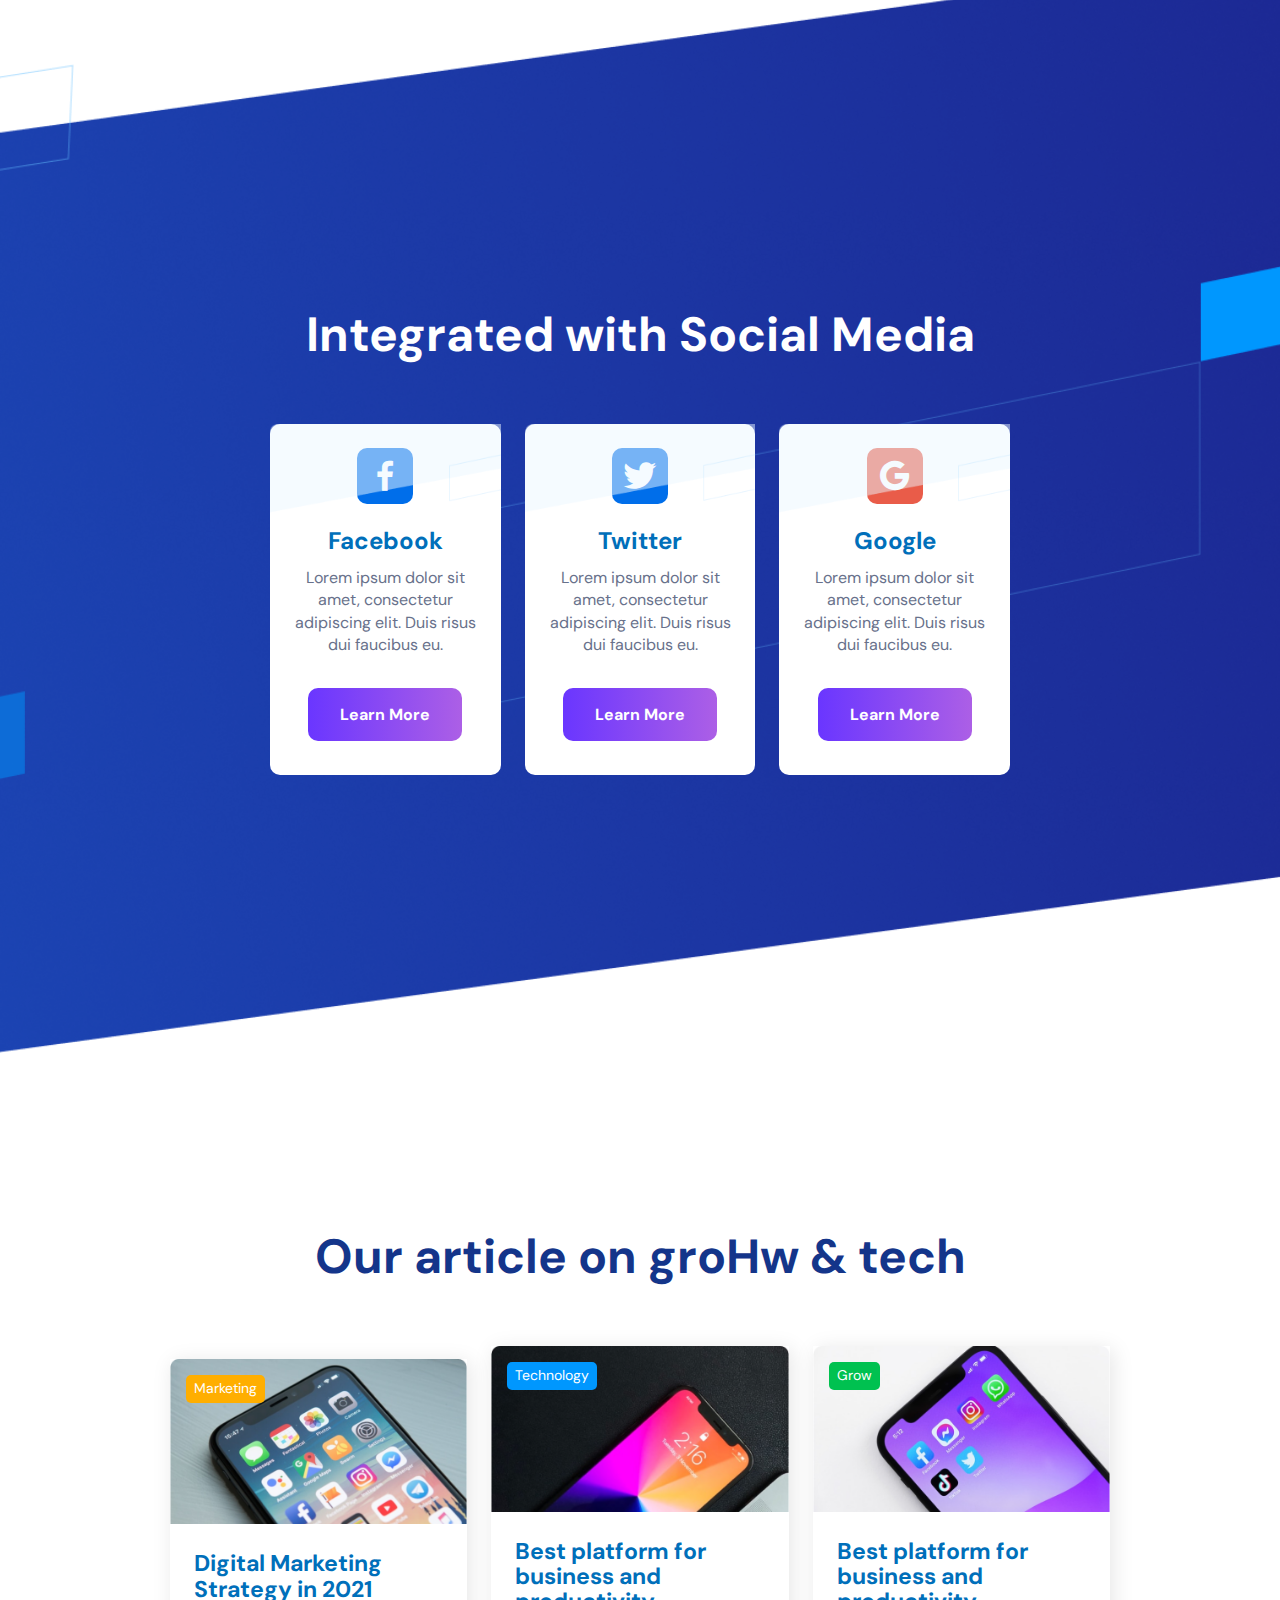
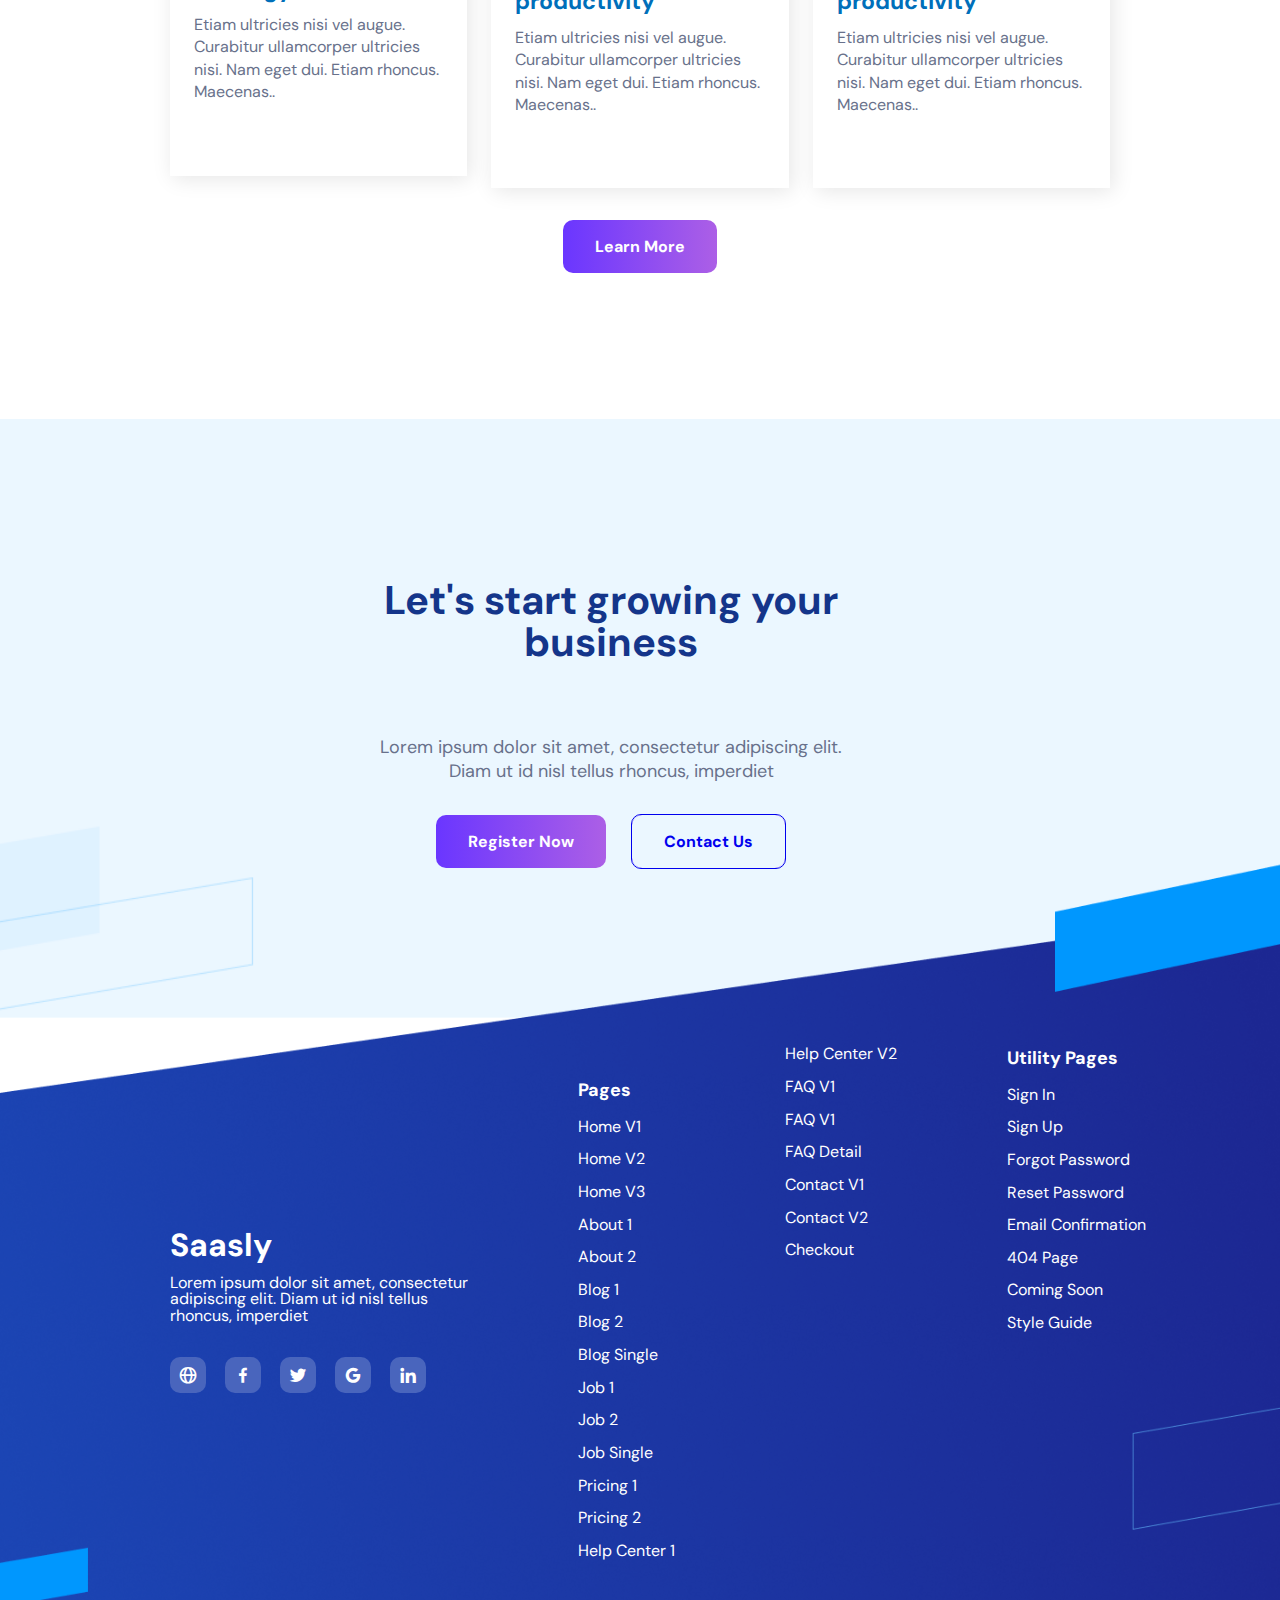
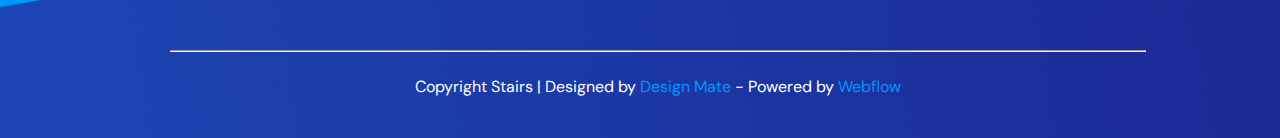
==== commit 48897e8f: "implement RWD for footer section on mobile" ====
--- a/index.html
+++ b/index.html
@@ -162,7 +162,7 @@
                     </div>
 
                     <!-- features 4 -->
-                    <div class="features-content">
+                    <div class="features-content" style="padding-bottom: 328px;">
                         <img src="./images/features-img3.png" alt="Data Analytics Image"> 
 
                         <div class="features-description">
@@ -177,15 +177,17 @@
                             <div class="features-btn">
                                 <a href="#" class="btn_Learn-More">Learn More</a>
                             </div>    
-                        </div>
-                        
-                   
+                        </div> 
                     </div>
 
     
                     <div class="features-shape">
                         <!-- <img src="./images/top-right-shape.png" alt="top-right-shape" class="top-right"> -->
                         <img src="./images/bottom-left-shape.png" alt="bottom-left-shape" class="bottom-left">
+                    </div>
+                    <div class="features-mobile-shape">
+                        <img src="./images/mobile-long-pattern.png" alt="" class="features-mobile-shape mobile-long-pattern">
+                        <img src="./images/mobile-long-pattern.png" alt="" class="features-mobile-shape mobile-short-pattern">
                     </div>
                 </div>
              </section>
@@ -278,7 +280,7 @@
     
                     <div class="features-shape">
                         <!-- <img src="./images/top-right-shape.png" alt="top-right-shape" class="top-right"> -->
-                        <img src="./images/bottom-left-shape.png" alt="bottom-left-shape" class="bottom-left">
+                        <img src="./images/bottom-left-shape.png" alt="bottom-left-shape" class="bottom-left no-shape">
                     </div>
                 </div>
              </section>
@@ -288,7 +290,7 @@
         <!-- Social media section -->
         <div id="socials" class="social-media-section-container">
             <section class="social-media-section">
-                <h2 style="color: #FFFFFF">Integrated with Social Media</h2>
+                <h2 style="color: #FFFFFF">Integrated with Social<span class="break-mobile"><br></span> Media</h2>
 
                 <div class="social-medias">
                    <!-- Social media 1 -->
@@ -342,7 +344,7 @@
 
           <!-- Articles Section -->
            <section id="blog" class="articles-section">
-            <h2>Our article on groHw & tech</h2>
+            <h2>Our article on groHw & <span class="break-mobile"><br></span> tech</h2>
 
                 <div class="articles-content">
                     <div class="articles">
@@ -424,8 +426,8 @@
             <section id="jobs" class="cta-section">
                 <div class="cta-section-content">
                     <h2 style="padding: 80px 0 24px 0; font-size: 40px;">Let's start growing your business</h2>
-                    <p><span>Lorem ipsum dolor sit amet, consectetur adipiscing elit.</span>
-                    <span>Diam ut id nisl tellus rhoncus, imperdiet</span>
+                    <p>Lorem ipsum dolor sit amet, consectetur adipiscing elit. <span class="break-desktop"><br></span>
+                    Diam ut id nisl tellus rhoncus, imperdiet
                 </p>
              
 
@@ -447,9 +449,9 @@
                             <div class="logo">
                                 <h2>Saasly</h2>
                                 <p>
-                                    <span>Lorem ipsum dolor sit amet, consectetur</span>
-                                    <span>adipiscing elit. Diam ut id nisl tellus</span>
-                                    <span>rhoncus, imperdiet</span>                           
+                                    Lorem ipsum dolor sit amet, consectetur<span class="break-mobile"><br></span>
+                                    adipiscing elit. Diam ut id nisl tellus<span class="break-mobile"><br></span>
+                                    rhoncus, imperdiet                           
                                 </p>
         
                                 <div class="footer-socials">
@@ -462,7 +464,7 @@
                             </div>
                             
                             <!-- Footer nav 1 -->
-                            <div class="footer-nav">
+                            <div class="footer-nav" style="margin-top: 32px;">
                                 <h3>Pages</h3>
                                 <ul>
                                     <li><a href="#">Home V1</a></li>
@@ -483,7 +485,7 @@
                             </div>
                             
                              <!-- Footer nav 2 -->
-                            <div class="footer-nav">
+                            <div class="footer-nav" id="flex-row">
                                 <ul>
                                     <li><a href="#">Help Center V2</a></li>
                                     <li><a href="#">FAQ V1</a></li>
@@ -517,7 +519,7 @@
                         </div>
                         
                         <div class="copyright">
-                            <p>Copyright Stairs | Designed by <span>Design Mate</span>  - Powered by <span>Webflow</span></p>
+                            <p>Copyright Stairs | Designed by<span class="break-mobile"><br></span> <span>Design Mate</span>  - Powered by <span>Webflow</span></p>
                         </div>
                     </div>
                 
--- a/style.css
+++ b/style.css
@@ -49,7 +49,6 @@
 
 
     min-height: 100vh;
-    min-width: 100vh;
     position: absolute;
     top: 0;
     left: 0;
@@ -488,7 +487,7 @@
 
 .article .article-img {
     width: 100%;
-    max-width: 351px;
+    /* max-width: 351px; */
 }
 
 .article .article-img img {
@@ -622,7 +621,7 @@
     width: 100%;
     background-image: url('./images/Background-Footer.png');
     background-size: cover;
-    background-position: center;  /* Negative value moves image up */
+    background-position: center;
     background-repeat: no-repeat;
     height: 100%;
 
@@ -715,6 +714,10 @@
     color: #0097FE;
 }
 
+.copyright br {
+    display: none;
+}
+
 .ruler {
     margin-top: 74px;
 }
@@ -773,6 +776,25 @@
     display: none;
 }
 
+.features-section-1 .features-mobile-shape {
+    display: none;
+}
+
+.social-media-section br {
+    display: none;
+}
+
+.articles-section h2 br {
+    display: none;
+}
+
+.cta-section-content br {
+    display: none;
+}
+
+.cta-section-content .break-desktop {
+    display: block;
+}
 
     /* Media Query */
 @media (max-width: 767px) {
@@ -783,12 +805,15 @@
     } */
     
     .wrapper,
-    .hero-section .wrapper,
     .hero-section .wrapper .inner-wrapper {
         padding: 0;
         width: auto;
     }
 
+    .hero-section .wrapper {
+        padding: 0 20px;
+    }
+
     .hero-section .wrapper .inner-wrapper {
         margin: 110px 0 0 0;
     }
@@ -802,8 +827,6 @@
     }
 
     .desktop-nav {
-        width: calc(100% - 40px);
-        max-width: 375px;
         padding-left: 20px;
     }
 
@@ -873,11 +896,14 @@
 
     .brands .brands-line-1 img {
         margin-bottom: 44px;
-    }
-
+        width: 100%;
+    }
+  
     .brands .brands-line-2 img {
         margin-bottom: 44px;
-    }
+        width: 100%;
+    }
+  
 
     /* features section-1 */
     .features-section-1{
@@ -897,6 +923,7 @@
         font-size: 3.2rem;
         font-weight: 700;
         line-height: 100%;
+        padding-bottom: 0;
     }
 
     .features-section-1 .features-description .break-mobile {
@@ -928,6 +955,7 @@
 
     .features-section-1 {
         display: block;
+        position: relative;
     }
 
     /* Features Section 2 */
@@ -943,10 +971,15 @@
         flex-direction: column;
         text-align: center;
         gap: 0;
+        padding-bottom: 32px;
     }
 
     .order-img {
         order: -1;
+    }
+
+    .features-section-2 .features-description {
+        padding: 0;
     }
 
     .features-section-2 .features-content .features-description h3 {
@@ -972,4 +1005,99 @@
         display: block;
     }
 
+    .features-section-1 .wrapper .features-shape img,
+    .features-section-2 .wrapper .features-shape img {
+        display: none;
+    }
+
+    .features-section-1 .features-mobile-shape {
+        display: block;
+    }
+
+    .features-section-1 .features-mobile-shape .mobile-long-pattern {
+        position: absolute;
+        top: 1064px;
+        left: -23px;
+    }
+
+    .features-section-1 .features-mobile-shape .mobile-short-pattern {
+        position: absolute;
+        top: 1150px;
+        left: -25px;
+    }
+
+    /* Social media section */
+    .social-media-section-container {
+        padding: 200px 20px 250px;
+    }
+
+    .social-media-section h2 {
+        font-size: 3.2rem;
+        line-height: 100%;
+    }
+
+    .social-media-section h2 .break-mobile {
+        display: block;
+    }
+
+    .social-medias {
+        flex-direction: column;
+        row-gap: 40px;
+        column-gap: 0;
+    }
+
+    .social-media h3 {
+        font-size: 2rem;
+    }
+
+    /* Article Section */
+    section.articles-section {
+        padding: 64px 20px;
+    }
+    
+    .articles {
+        flex-direction: column;
+        column-gap: 0;
+        row-gap: 48px;
+    }
+
+    .articles-section h2 {
+        font-size: 3.2rem;
+        line-height: 105%;
+    }
+
+    .articles-section h2 .break-mobile {
+        display: block;
+    }
+    
+    /* CTA Section */
+    .cta-section {
+        padding: 64px 20px 104px;
+    }
+
+    .cta-section-content .break-desktop {
+        display: none;
+    }
+
+    .cta-section .cta-buttons {
+        margin-top: 24px;
+        display: flex;
+        flex-direction: column;
+        justify-content: center;
+        align-items: center;
+        row-gap: 28px;
+    }
+
+    .cta-section .cta-buttons a.register-now,
+    .cta-buttons a.contact-us {
+        margin-left: 0;
+        margin-right: 0;
+        width: 100%;
+    }
+
+    .footer-container {
+        flex-direction: column;
+    }
+
+    
 }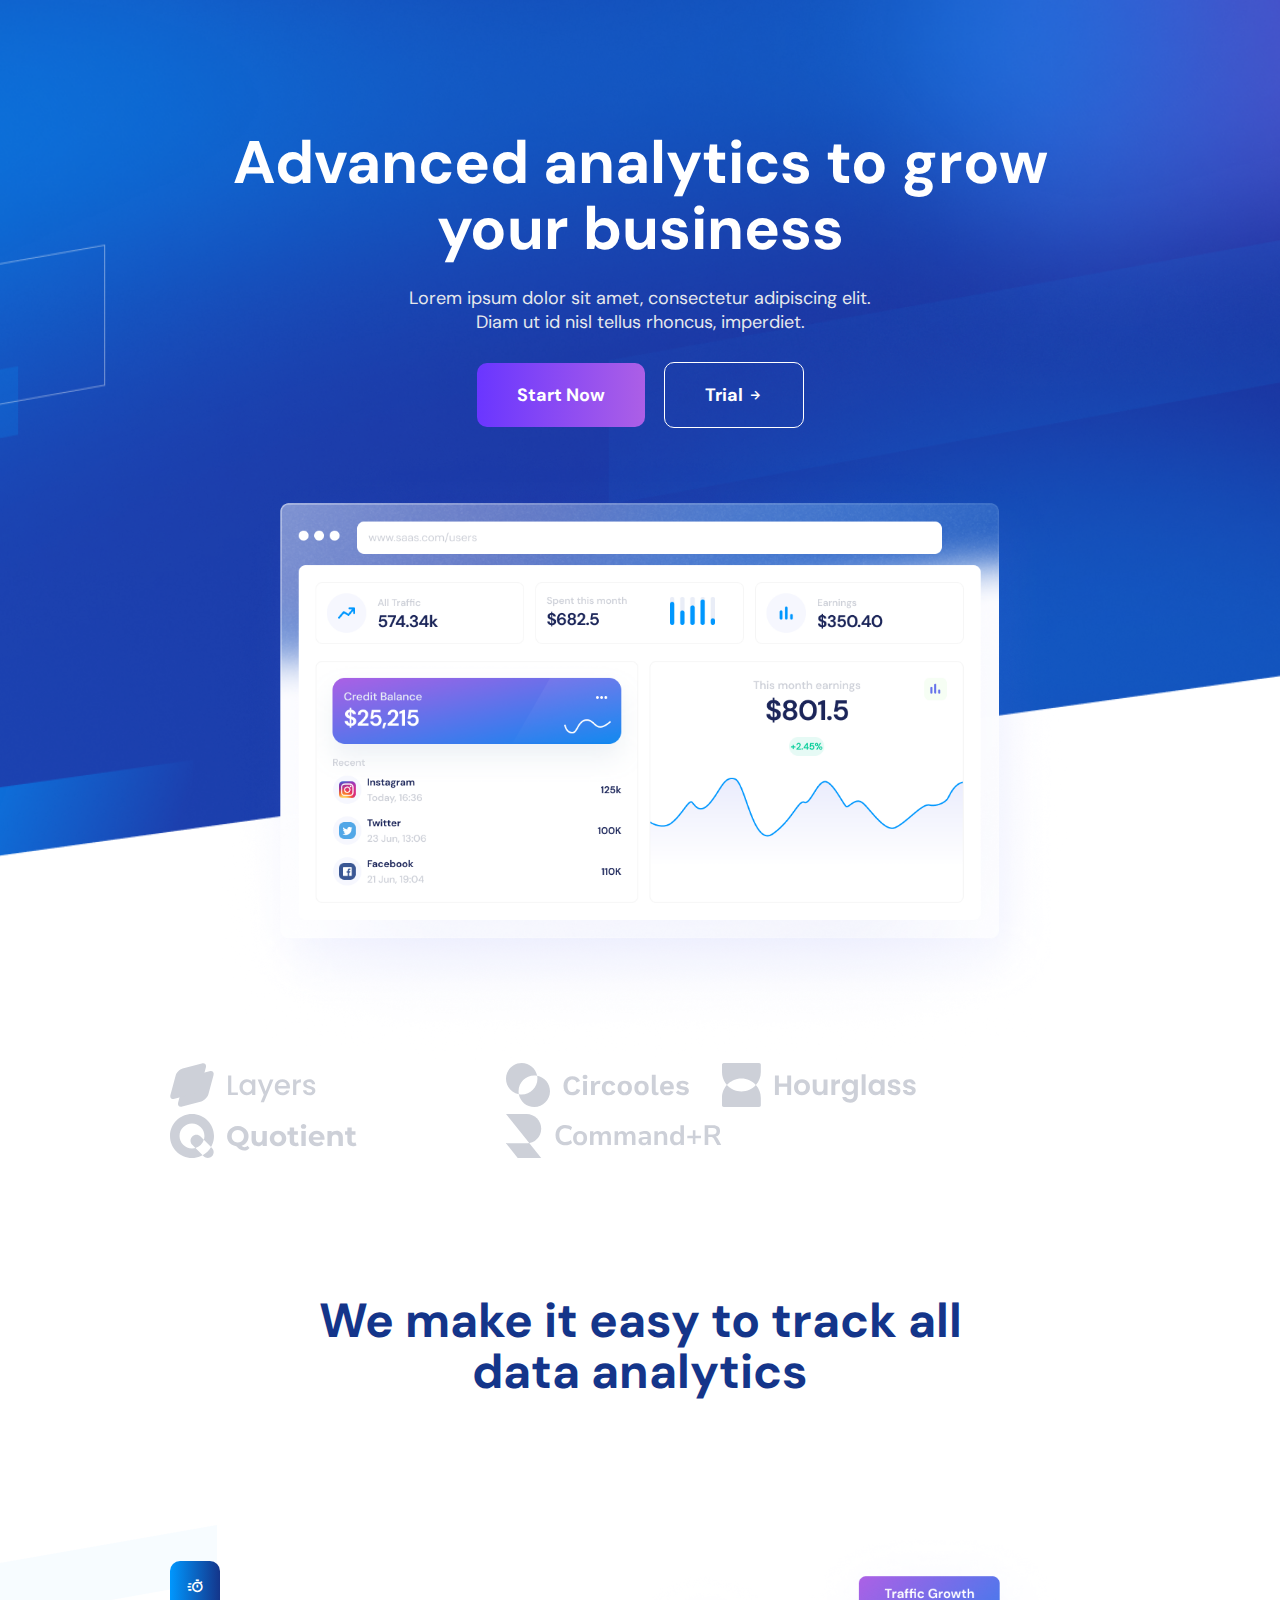
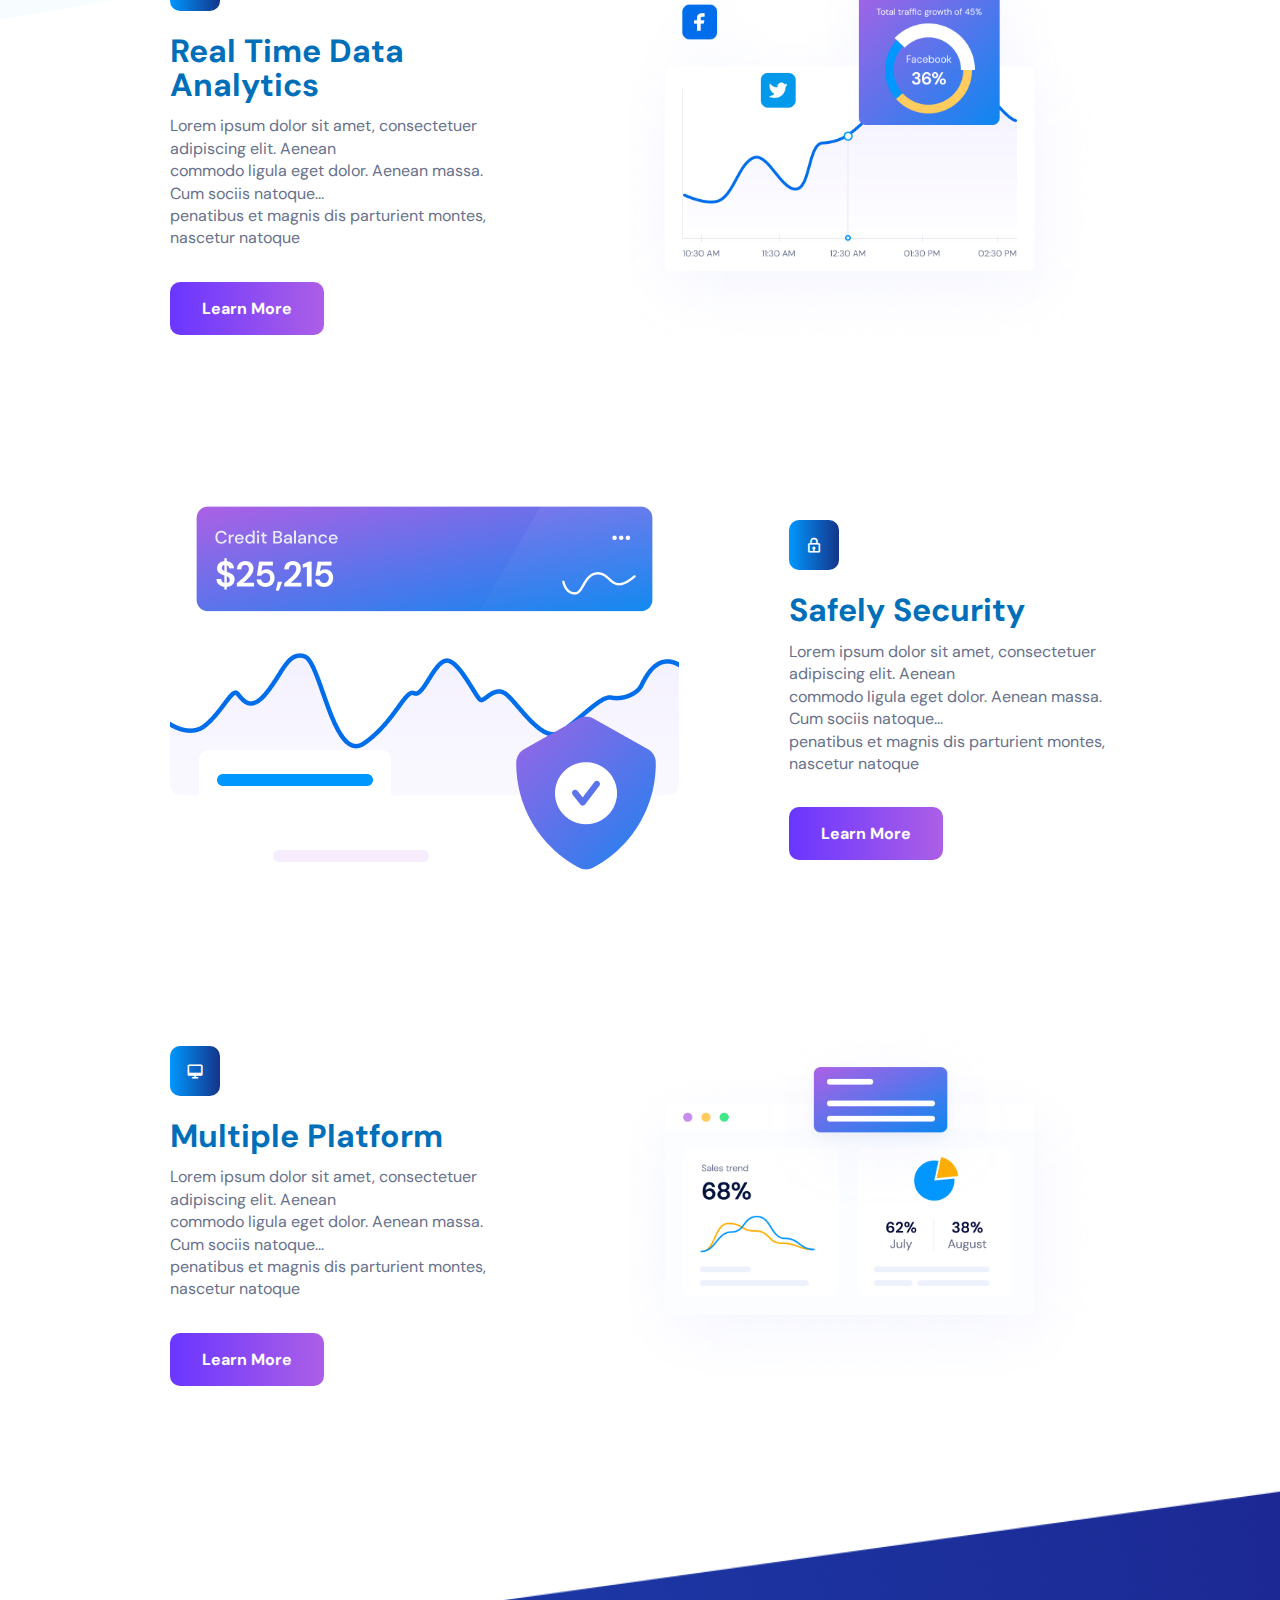
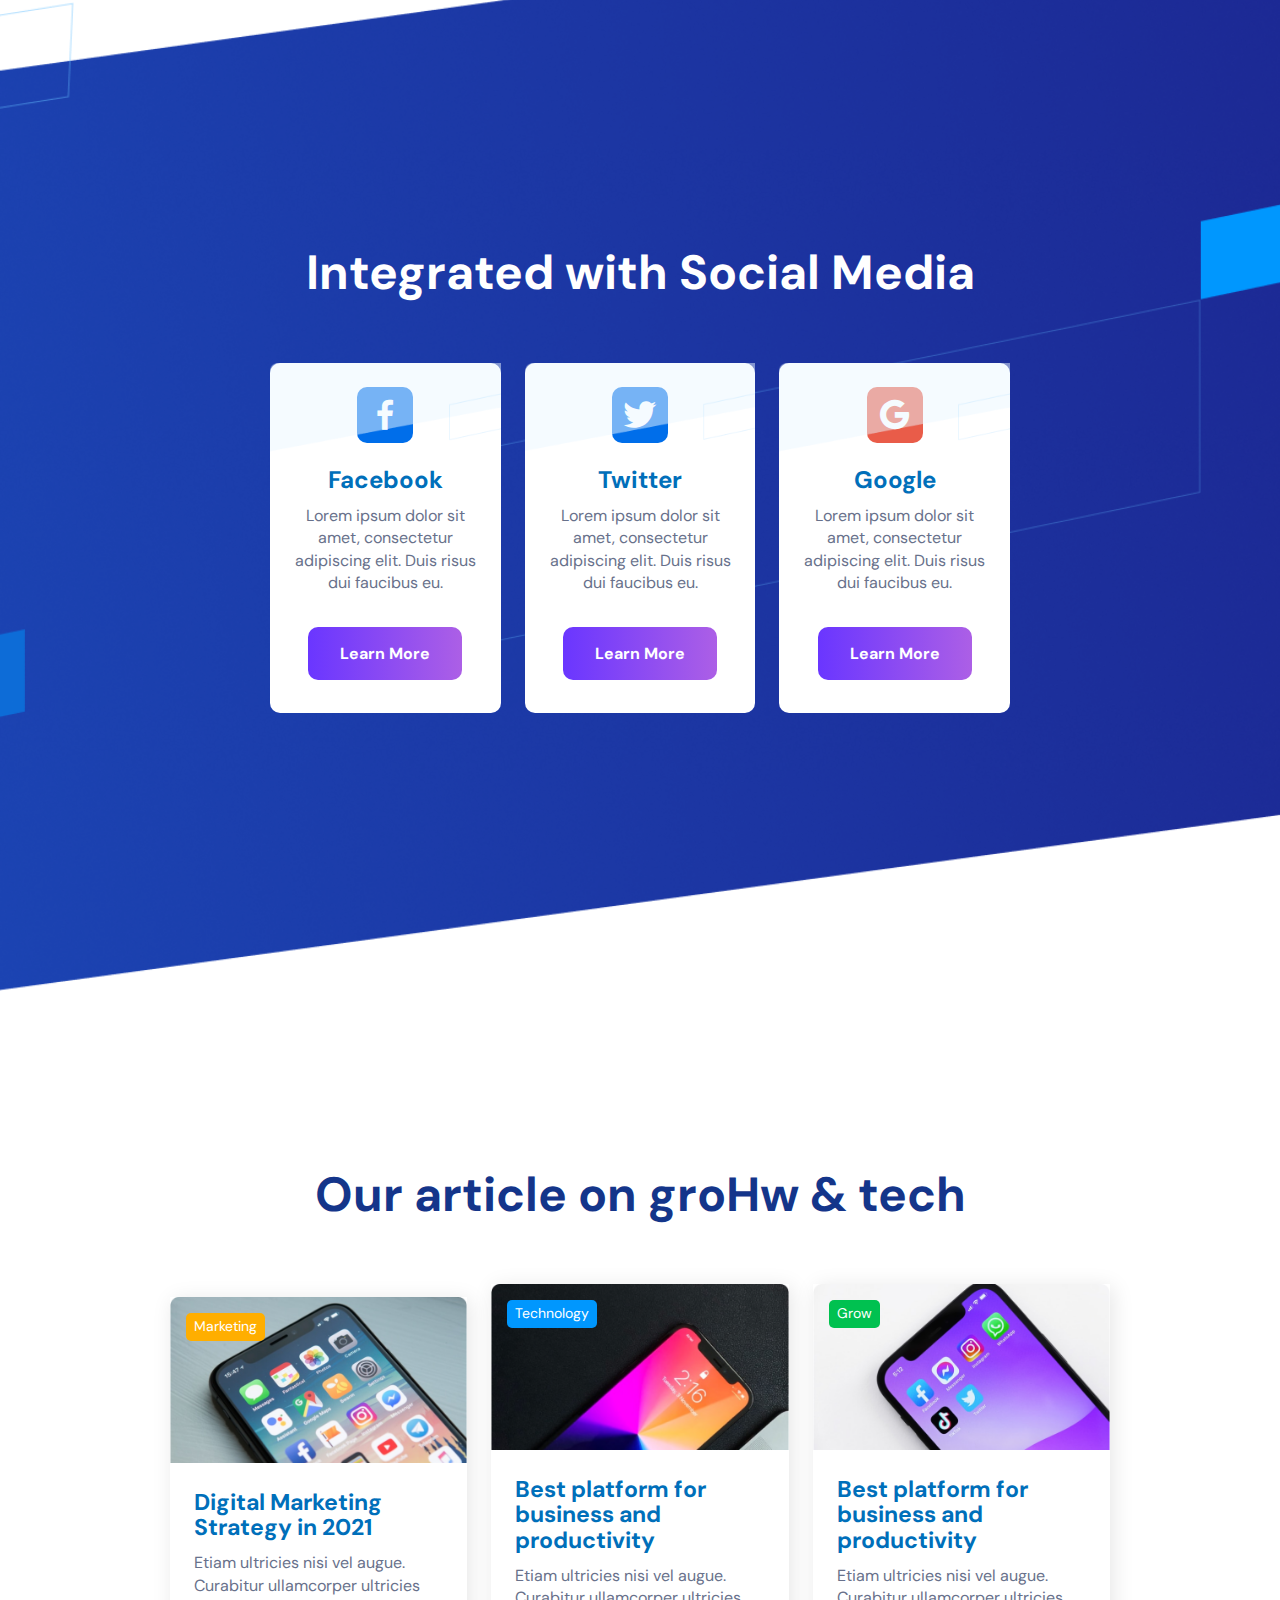
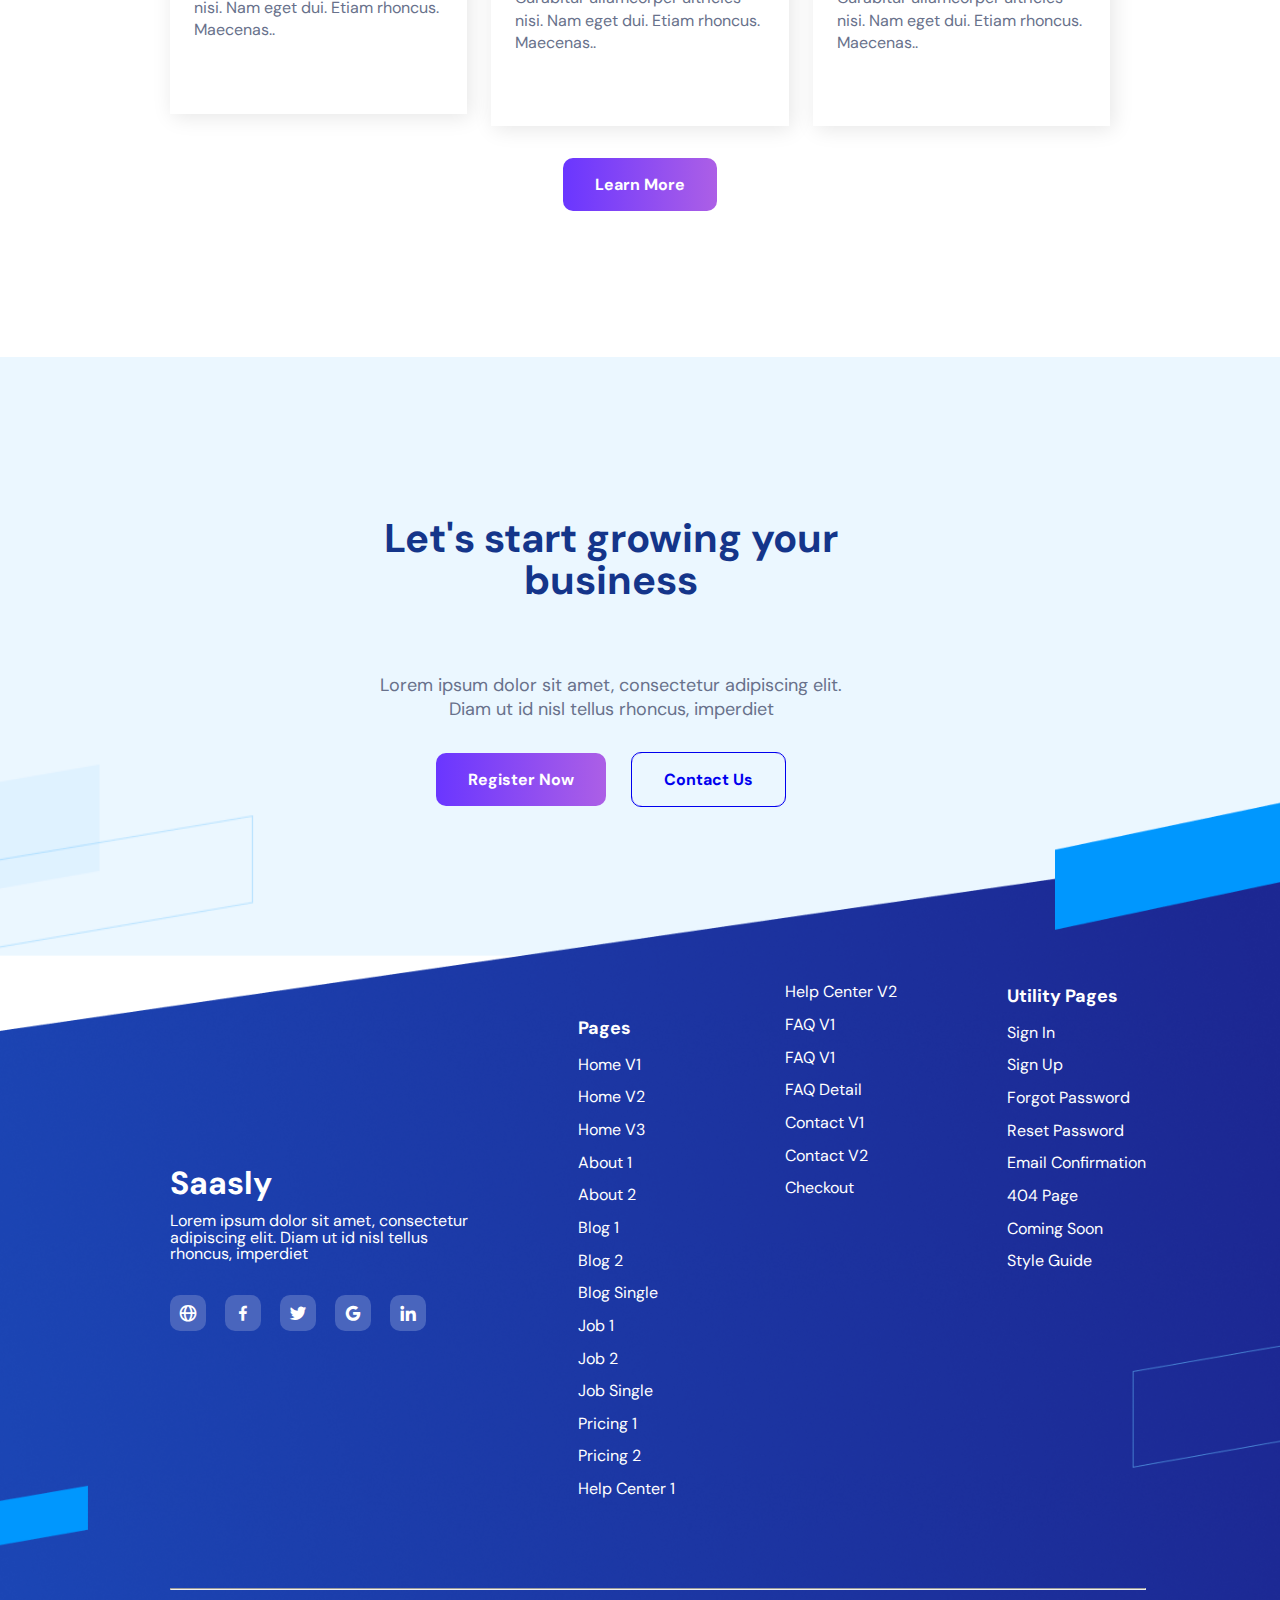
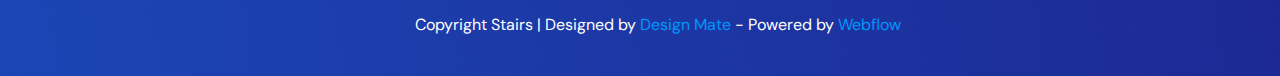
==== commit 903df08b: "RWD update menu items for tablets iPad" ====
--- a/index.html
+++ b/index.html
@@ -3,7 +3,7 @@
 <head>
     <meta charset="UTF-8">
     <meta name="viewport" content="width=device-width, initial-scale=1.0">
-    <title>Prodigy-Saasly</title>
+    <title>Saasly - SaaS Website</title>
 
     <!-- Box Icon -->
     <link href='https://unpkg.com/boxicons@2.1.4/css/boxicons.min.css' rel='stylesheet'>
@@ -28,7 +28,7 @@
 
                 <ul class="menu-items">
                     <li><a href="#" class="active">Home</a></li>
-                    <li><a href="#about">About</a></li>
+                    <li><a href="#about-2">About</a></li>
                     <li><a href="#socials">Socials</a></li>
                     <li><a href="#blog">Blog</a></li>
                     <li><a href="#jobs">Jobs</a></li>
@@ -194,7 +194,7 @@
              <!-- End of features 1 section -->    
 
              <!-- Features Section 2-->
-             <section id="about" class="features-section-2">
+             <section id="about-2" class="features-section-2">
                 <div class="wrapper">
                     <h2>We make it easy to<span class="break-mobile"><br></span> 
                         track all
@@ -425,7 +425,7 @@
            <!-- CTA Section -->
             <section id="jobs" class="cta-section">
                 <div class="cta-section-content">
-                    <h2 style="padding: 80px 0 24px 0; font-size: 40px;">Let's start growing your business</h2>
+                    <h2>Let's start growing your business</h2>
                     <p>Lorem ipsum dolor sit amet, consectetur adipiscing elit. <span class="break-desktop"><br></span>
                     Diam ut id nisl tellus rhoncus, imperdiet
                 </p>
@@ -464,7 +464,7 @@
                             </div>
                             
                             <!-- Footer nav 1 -->
-                            <div class="footer-nav" style="margin-top: 32px;">
+                            <div class="footer-nav" style="margin-top: 32px;" id="footer-laptop">
                                 <h3>Pages</h3>
                                 <ul>
                                     <li><a href="#">Home V1</a></li>
--- a/style.css
+++ b/style.css
@@ -26,7 +26,7 @@
     padding: 0;
     box-sizing: border-box;
     /* border: solid; */
-}
+} 
 
 html {
     font-size: 62.5%; /* Makes 1rem = 10px */ 
@@ -164,7 +164,6 @@
 
 .hero-section .wrapper .inner-wrapper {
     margin: 130px 42px 0;
-    width: 100%;
     max-width: 1016px; 
 }
 
@@ -796,14 +795,14 @@
     display: block;
 }
 
+.cta-section-content h2 {
+    padding: 80px 0 24px 0; 
+    font-size: 40px;
+}
+
     /* Media Query */
-@media (max-width: 767px) {
-    
-    
-    /* * {
-        border: solid;
-    } */
-    
+    /* || Mobile screens */
+@media (max-width: 767px) {   
     .wrapper,
     .hero-section .wrapper .inner-wrapper {
         padding: 0;
@@ -812,6 +811,10 @@
 
     .hero-section .wrapper {
         padding: 0 20px;
+    }
+
+    .desktop-nav .wrapper {
+        padding: 0;
     }
 
     .hero-section .wrapper .inner-wrapper {
@@ -1034,6 +1037,7 @@
     .social-media-section h2 {
         font-size: 3.2rem;
         line-height: 100%;
+        padding-top: 140px;
     }
 
     .social-media-section h2 .break-mobile {
@@ -1098,6 +1102,92 @@
     .footer-container {
         flex-direction: column;
     }
-
     
-}+    .footer-wrapper {
+        padding: 200px 20px 64px
+    }
+
+    .footer-container .logo {
+        text-align: center;
+        padding-top: 80px;
+    }
+
+    #flex-row {
+        position: absolute;
+        right: 20px;
+        top: 500px;
+    }
+
+    .copyright .break-mobile {
+        display: block;
+    }
+
+    .page-background {
+        background-position: center;
+    }
+}
+
+/* EXTRA SMALL SCREEN */
+@media (min-width: 320px ){
+    .features-section-1 .features-mobile-shape .mobile-long-pattern {
+        position: absolute;
+        top: 1064px;
+        left: -80px;
+    }
+
+    .features-section-1 .features-mobile-shape .mobile-short-pattern {
+        position: absolute;
+        top: 1150px;
+        left: -70px;
+    }
+}
+
+/* LAPTOP SCREENS */
+@media (max-width: 1279px ) {
+        .wrapper {
+        padding: 0 60px;
+    }
+
+    .social-media-section-container {
+        padding: 297px 20px;
+    }
+
+    section.articles-section {
+        padding: 0px 130px;
+    }
+
+    .social-media p, .article p {
+        margin-bottom: 15px;
+    }
+
+    .cta-section {
+        padding: 80px 0 191px 0;
+    }
+
+    .footer-wrapper {
+        padding-left: 203px 100px 40px 100px;
+    }
+
+    #footer-laptop {
+        margin-top: 0;
+    }
+
+    .cta-section-content h2 {
+        padding: 0;
+        font-size: 40px;
+    }
+
+    .footer-wrapper {
+        padding: 203px 60px 40px 60px;
+    }
+}
+
+/* || TABLETS AND IPADS */
+@media (max-width: 1023px) {
+    .desktop-nav .wrapper .header-content .menu-items {
+        display: none;
+    }
+
+    
+}
+
